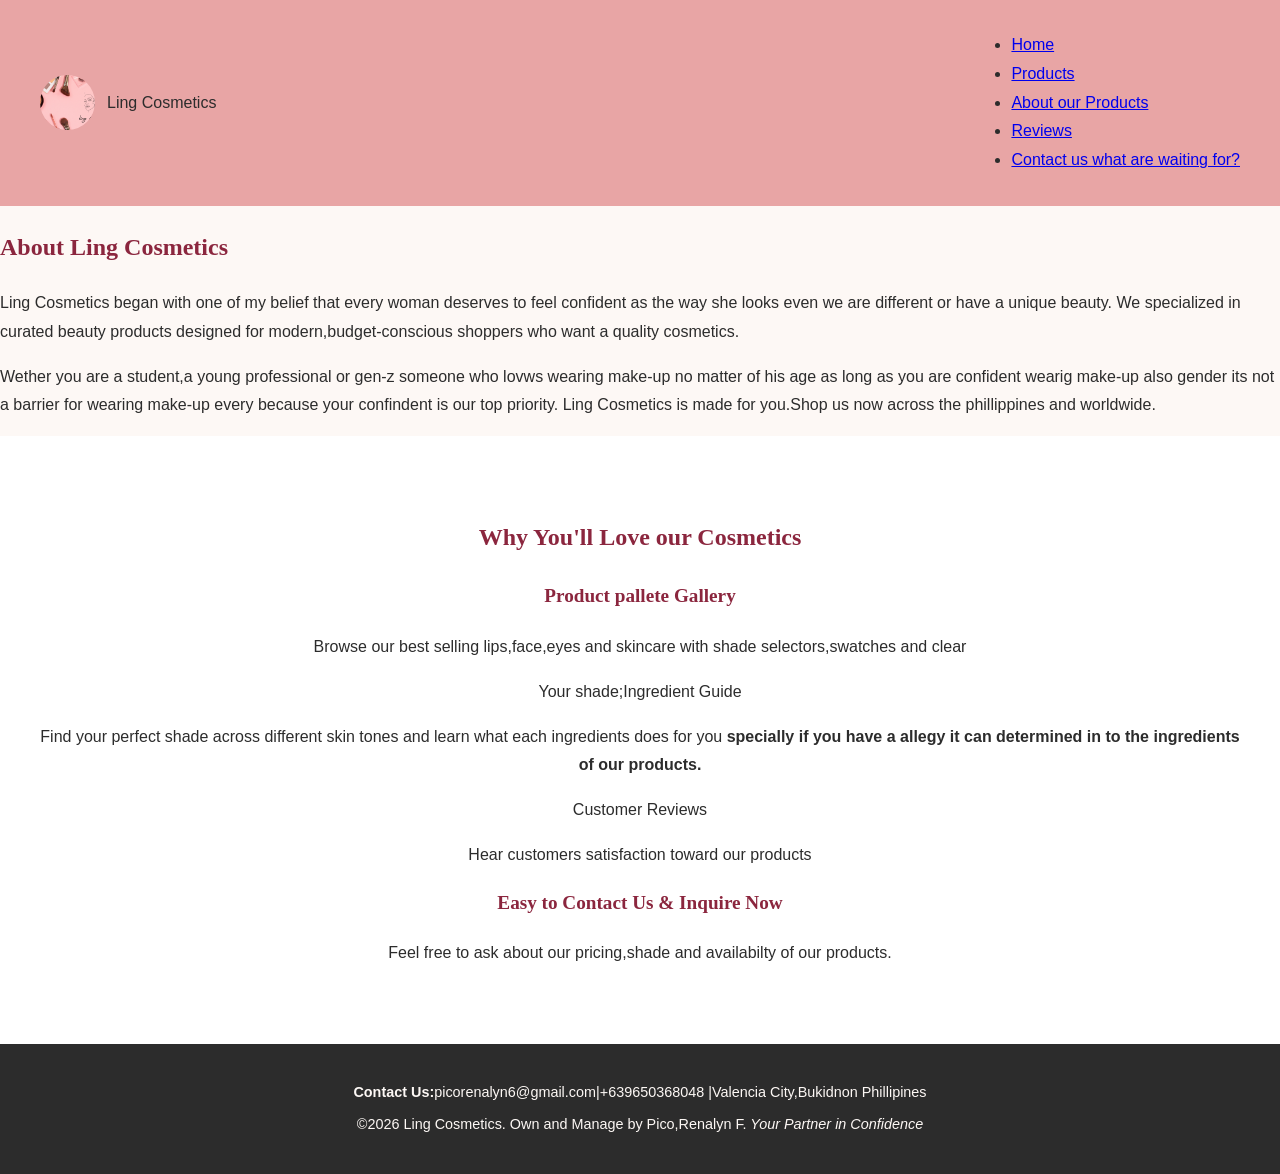
==== index.html @ 9d15f21f "I add a java scrip in my page and also i add it in my index.html" ====
<!DOCTYPE html>
<html lang="en">
<head>
    <meta charset="UTF-8">
    <meta name="viewport" content="width=device-width, initial-scale=1.0">
    <title>Ling Cosmetics</title>
    <link rel="stylesheet" href="css/style.css">
</head>
<body>

  <srippt src="js/script.js"></script>
    
    <header class="site-header">
        <div class="brand">
        <img src="images/logo.png" alt="Ling Cosmetics make a woman confident" class="logo">
        <span class="brand-name">Ling Cosmetics</span>
    </div>

        <nav class="Navigation Menu">          
        <ul>
            <li><a href="index.html">Home</a></li>
            <li><a href="1">Products</a></li>
            <li><a href="2">About our Products</a></li>
            <li><a href="3">Reviews</a></li>
            <li><a href="4">Contact us what are waiting for?</a></li>
          </ul>  
        </nav>
    </header>
    
    <main>
     <section class="about" id="about">
      <h2> About Ling Cosmetics</h2>
      <p>
        Ling Cosmetics began with one of my belief that every woman
        deserves to feel confident as the way she looks
        even we are different or have a unique beauty. We specialized
        in curated beauty products designed for modern,budget-conscious 
        shoppers who want a quality cosmetics.
      </p>

      <p>
        Wether you are a student,a young professional or gen-z someone who lovws wearing make-up
        no matter of his age as long as you are confident wearig make-up also gender its not a barrier
        for wearing make-up every because your confindent is our
        top priority. Ling Cosmetics is made for you.Shop us now across 
        the phillippines and worldwide.
      </p>

     </section>

     <section class="highlights" id="highlights">
      <h2> Why You'll Love our Cosmetics</h2>
      <div class="featured-grid">

        <article class="feature-card">
          <h3>Product pallete Gallery</h3>
          <p>Browse our best selling lips,face,eyes and skincare with shade selectors,swatches and clear</p>
        </article>

        <article class="feature-card"
        <h3>Your shade;Ingredient Guide</h3>
        <p> Find your perfect shade across different skin tones 
          and learn what each ingredients does for you <strong> specially if you have a allegy
            it can determined in to the ingredients of our products.
          </strong>
        </article>

        <article class="feature-card"
        <h3> Customer Reviews</h3>
        <p> Hear customers satisfaction toward our products</p>
      </article>

      <article class="feature-card">
        <h3> Easy to Contact Us &amp; Inquire Now</h3>
        <p> Feel free to ask about our pricing,shade and availabilty
          of our products.</p>
      </article>
    


      </div>
     </section>
    </main>


    <footer class="site-footer">
    <p><strong>Contact Us:</strong>picorenalyn6@gmail.com|+639650368048
    |Valencia City,Bukidnon Phillipines</p>
    <p>&copy;2026 Ling Cosmetics. Own and Manage by Pico,Renalyn F.<i> Your Partner in Confidence</i></p>
  </footer>
</body>
</html>
---- css/style.css ----
*{
        box-sizing: border-box;
    }
    


body{
    margin: 0;
    font-family: 'Poppins', sans-serif;
    background-color: #FDF8F5;
    color: #2c2c2c;
    line-height: 1.8;
}

h1, h2, h3 {
    font-family: 'Playfair Display', serif;
    color: #8B263E;
}

.site-header {
    display: flex;
    justify-content: space-between;
    align-items: center;
    flex-wrap: wrap;
    padding: 15px 40px;
    background-color: #E8A5A5;

}

.brand {
    display: flex;
    align-items: center;
    gap: 12px;
}

.logo{
    width: 55px;
    height: 55px;
    object-fit: cover;
    border-radius: 50%;
    background-color: #FDF8F5;

}

.brand name {
    font-family: 'playfair display',serif;
    font-size: 1.6rem;
    font-weight: 700;
    color: #2C2C2C;
}

.main-nav ul {
    display: flex;
    flex-direction: row;
    gap: 10px;
    list-style: none;
    margin: 0;
    padding: 0;

}

.main-nav a {
    display: block;
    padding: 10px 16px;
    color: #2C2C2C;
    text-decoration: none;
    font-weight: 500;
    border-radius: 25px;
    transition: background-color 0.3s,color 0.3s;

}

.main-nav a:hover{
    background-color:#8B263E;
    color: #FDF8F5;
}

.hero{
    margin: 0;
    padding: 100px 20px;
    text-align: center;
    background-color: linear-gradient(180deg,#E8A5A5 0%, #FDF8F5 100%);
}

.hero h1{
  margin: 0 0 15px;
  font-size: 2.8rem;
  max-width: 800px;
  margin-left: auto;
  margin-right: auto;

}

.cta-button{
    display: inline-block;
    padding: 14px 38px;
    background-color: #8B263E;
    color: #FDF8F5;
    text-decoration: none;
    font-weight: 500;
    border-radius: 30px;
    transition: background-color 0.3s, transform 0.3s;

}

.about h2
.highlights h2 {
    font-size: 2rem;
    margin-bottom: 20px;

}

.highlights {
    margin: 0;
    padding: 60px 40px;
    background-color: #fff;
    text-align: center;
}

.feature-grid {
    display: grid;
    grid-template-columns: repeat(auto-fit,minmax(230px, 1fr));
    gap: 25px;
    max-width: 1100px;
    margin: 30px auto 0;

}

.featured-card {
    padding: 30px 20px;
    backround-color: #FDF8F5;
    border-top: 5px solid #E8A5A5;
    border-radius: 12px;
    box-shadow: 0 4px 12px rgba(0, 0, 0, 0.08);
}

.feature-card h3 {
    margin-top: 0;
    font-size: 1.2rem;

}

.site-footer {
   margin-top: 0;
   padding: 30px 20px;
   background-color: #2C2C2C;
   color: #FDF8F5;
   text-align: center;
   font-size: 0.9rem;

}
.site-footer p {
    margin: 6px 0;
}

@media (max-width: 700px)
{
.site-header {
flex-direction: column;
gap: 12px;
padding: 15px 20px;
}

  

  .main-nav ul {
    flex-wrap: wrap;
    justify-content: center;

  }

  .hero {
    padding: 60px 20px;

  }

  .hero h1 {
    font-size: 2rem;
  }

  .highlights {
    padding: 40px 2opx;
    }
}
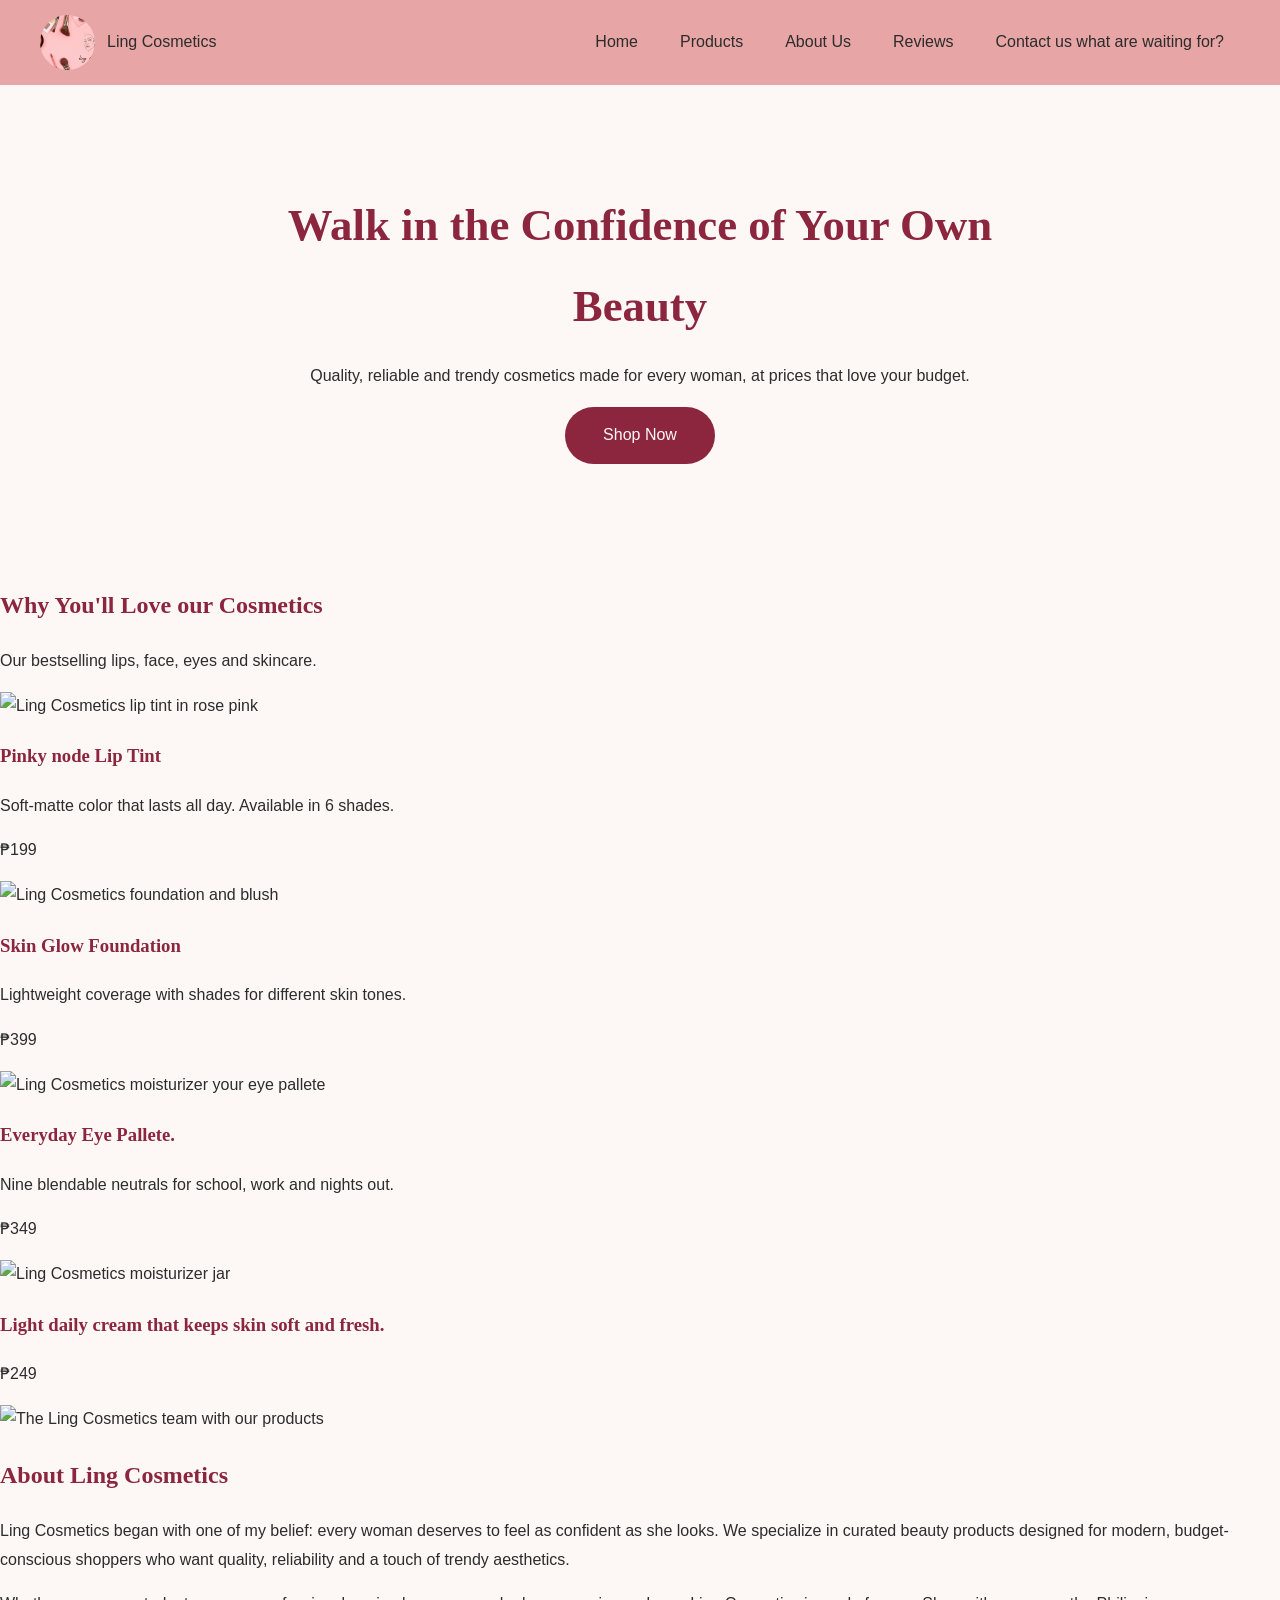
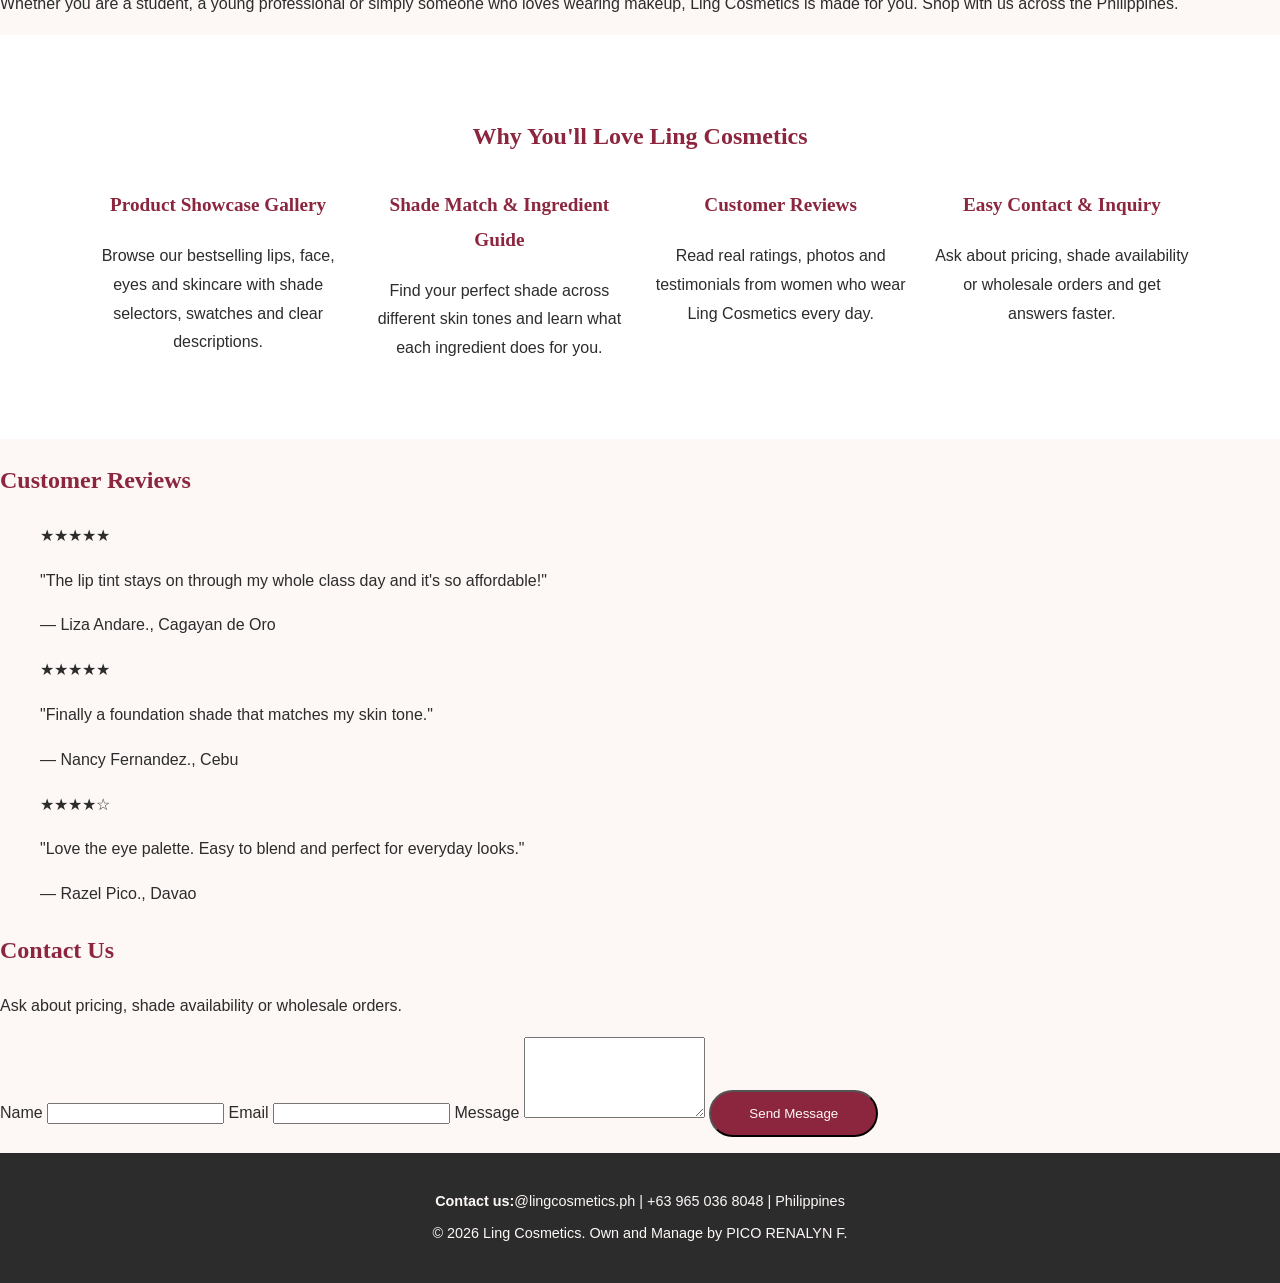
==== commit 1a8e3f30: "spelling" ====
--- a/index.html
+++ b/index.html
@@ -8,7 +8,7 @@
 </head>
 <body>
 
-  <srippt src="js/script.js"></script>
+  <script src="js/script.js"></script>
     
     <header class="site-header">
         <div class="brand">
@@ -16,77 +16,182 @@
         <span class="brand-name">Ling Cosmetics</span>
     </div>
 
-        <nav class="Navigation Menu">          
+        <nav class="main-nav">          
         <ul>
-            <li><a href="index.html">Home</a></li>
-            <li><a href="1">Products</a></li>
-            <li><a href="2">About our Products</a></li>
-            <li><a href="3">Reviews</a></li>
-            <li><a href="4">Contact us what are waiting for?</a></li>
+            <li><a href="#home">Home</a></li>
+            <li><a href="#products">Products</a></li>
+            <li><a href="#about">About Us</a></li>
+            <li><a href="#reviews">Reviews</a></li>
+            <li><a href="#contact">Contact us what are waiting for?</a></li>
           </ul>  
         </nav>
     </header>
     
     <main>
-     <section class="about" id="about">
-      <h2> About Ling Cosmetics</h2>
-      <p>
-        Ling Cosmetics began with one of my belief that every woman
-        deserves to feel confident as the way she looks
-        even we are different or have a unique beauty. We specialized
-        in curated beauty products designed for modern,budget-conscious 
-        shoppers who want a quality cosmetics.
-      </p>
-
-      <p>
-        Wether you are a student,a young professional or gen-z someone who lovws wearing make-up
-        no matter of his age as long as you are confident wearig make-up also gender its not a barrier
-        for wearing make-up every because your confindent is our
-        top priority. Ling Cosmetics is made for you.Shop us now across 
-        the phillippines and worldwide.
-      </p>
-
+     <section class="hero" id="home">
+      <h1> Walk in the Confidence of Your Own Beauty</h1>
+      <p class="tagline">Quality, reliable and trendy cosmetics made for every woman, at prices that love your budget.</p>
+      <a href="#products" class="cta-button">Shop Now </a>
      </section>
 
-     <section class="highlights" id="highlights">
+     <section class="products" id="products">
       <h2> Why You'll Love our Cosmetics</h2>
-      <div class="featured-grid">
+      <p class="section-intro">Our bestselling lips, face, eyes and skincare. </p>
+      
+      <div class="product-grid">
 
-        <article class="feature-card">
-          <h3>Product pallete Gallery</h3>
-          <p>Browse our best selling lips,face,eyes and skincare with shade selectors,swatches and clear</p>
-        </article>
+        <article class="product-card">
+          <img src="images/lips.jpg" alt="Ling Cosmetics lip tint in rose pink" class="product-img">
+          <div class="product-info">
+            <h3> Pinky node Lip Tint</h3>
+            <p>Soft-matte color that lasts all day. Available in 6 shades. </p>
+            <p class="price">₱199</p>
+          </div>
 
-        <article class="feature-card"
-        <h3>Your shade;Ingredient Guide</h3>
-        <p> Find your perfect shade across different skin tones 
-          and learn what each ingredients does for you <strong> specially if you have a allegy
-            it can determined in to the ingredients of our products.
-          </strong>
-        </article>
+          </article>
 
-        <article class="feature-card"
-        <h3> Customer Reviews</h3>
-        <p> Hear customers satisfaction toward our products</p>
+        <article class="product-card">
+        <img src="images/face.jpg" alt="Ling Cosmetics foundation and blush" class="product-img">
+        <div class="product-info">
+             <h3> Skin Glow Foundation</h3>
+             <p> Lightweight coverage with shades for different skin tones.</p>
+             <p class="price">₱399</p>
+            </div>
+          </article>
+
+        <article class="product-card">
+        <img src="images/eyes.jpg" alt="Ling Cosmetics moisturizer your eye pallete" class="product-img">
+        <div class="product-info">
+             <h3> Everyday Eye Pallete.</h3>
+             <p>Nine blendable neutrals for school, work and nights out. </p>
+             <p class="price">₱349</p>
+          </div>
       </article>
 
-      <article class="feature-card">
-        <h3> Easy to Contact Us &amp; Inquire Now</h3>
-        <p> Feel free to ask about our pricing,shade and availabilty
-          of our products.</p>
+
+      <article class="product-card">
+        <img src="images/skincare.jpg" alt="Ling Cosmetics moisturizer jar" class="product-img">
+        <div class="product-info">
+             <h3>Light daily cream that keeps skin soft and fresh. </h3>
+             <p class="price">₱249</p>
+        </div>
       </article>
-    
 
 
       </div>
      </section>
+    
+
+
+
+        <section class="about" id="about">
+            <div class="about-inner">
+                <img src="images/about.jpg" alt="The Ling Cosmetics team with our products" class="about-img">
+                <div class="about-text">
+                    <h2>About Ling Cosmetics</h2>
+                    <p>
+                        Ling Cosmetics began with one of my  belief: every woman deserves to feel as confident as she looks.
+                        We specialize in curated beauty products designed for modern, budget-conscious shoppers
+                        who want quality, reliability and a touch of trendy aesthetics.
+                    </p>
+                    <p>
+                        Whether you are a student, a young professional or simply someone who loves wearing makeup,
+                        Ling Cosmetics is made for you. Shop with us across the Philippines.
+                    </p>
+                </div>
+            </div>
+        </section>
+
+        
+        <section class="highlights" id="highlights">
+            <h2>Why You'll Love Ling Cosmetics</h2>
+            <div class="feature-grid">
+
+                <article class="feature-card">
+                    <h3>Product Showcase Gallery</h3>
+                    <p>Browse our bestselling lips, face, eyes and skincare with shade selectors, swatches and clear descriptions.</p>
+                </article>
+
+                <article class="feature-card">
+                    <h3>Shade Match &amp; Ingredient Guide</h3>
+                    <p>Find your perfect shade across different skin tones and learn what each ingredient does for you.</p>
+                </article>
+
+                <article class="feature-card">
+                    <h3>Customer Reviews</h3>
+                    <p>Read real ratings, photos and testimonials from women who wear Ling Cosmetics every day.</p>
+                </article>
+
+                <article class="feature-card">
+                    <h3>Easy Contact &amp; Inquiry</h3>
+                    <p>Ask about pricing, shade availability or wholesale orders and get answers faster.</p>
+                </article>
+
+            </div>
+        </section>
+
+       
+        <section class="reviews" id="reviews">
+            <h2>Customer Reviews</h2>
+            <div class="review-grid">
+
+                <blockquote class="review-card">
+                    <p class="stars" aria-label="5 out of 5 stars">★★★★★</p>
+                    <p>"The lip tint stays on through my whole class day and it's so affordable!"</p>
+                    <footer>— Liza Andare., Cagayan de Oro</footer>
+                </blockquote>
+
+                <blockquote class="review-card">
+                    <p class="stars" aria-label="5 out of 5 stars">★★★★★</p>
+                    <p>"Finally a foundation shade that matches my skin tone."</p>
+                    <footer>— Nancy Fernandez., Cebu</footer>
+                </blockquote>
+
+                <blockquote class="review-card">
+                    <p class="stars" aria-label="4 out of 5 stars">★★★★☆</p>
+                    <p>"Love the eye palette. Easy to blend and perfect for everyday looks."</p>
+                    <footer>— Razel Pico., Davao</footer>
+                </blockquote>
+
+            </div>
+        </section>
+
+        
+        <section class="contact" id="contact">
+            <h2>Contact Us</h2>
+            <p class="section-intro">Ask about pricing, shade availability or wholesale orders.</p>
+
+            <form class="contact-form" id="contact-form">
+                <label for="name">Name</label>
+                <input type="text" id="name" name="name" required>
+
+                <label for="email">Email</label>
+                <input type="email" id="email" name="email" required>
+
+                <label for="message">Message</label>
+                <textarea id="message" name="message" rows="5" required></textarea>
+
+                <button type="submit" class="cta-button">Send Message</button>
+                <p class="form-status" id="form-status" role="status"></p>
+            </form>
+        </section>
+
     </main>
 
+    <footer class="site-footer">
+        <p><strong>Contact us:</strong>@lingcosmetics.ph | +63 965 036 8048 | Philippines</p>
+        <p>&copy; 2026 Ling Cosmetics. Own and Manage by PICO RENALYN F.</p>
+    </footer>
 
-    <footer class="site-footer">
-    <p><strong>Contact Us:</strong>picorenalyn6@gmail.com|+639650368048
-    |Valencia City,Bukidnon Phillipines</p>
-    <p>&copy;2026 Ling Cosmetics. Own and Manage by Pico,Renalyn F.<i> Your Partner in Confidence</i></p>
-  </footer>
+    <script>
+        
+        document.getElementById('contact-form').addEventListener('submit', function (e) {
+            e.preventDefault();
+            document.getElementById('form-status').textContent =
+                'Thank you! Your message has been received.';
+            this.reset();
+        });
+    </script>
+
 </body>
-</html>+</html>  
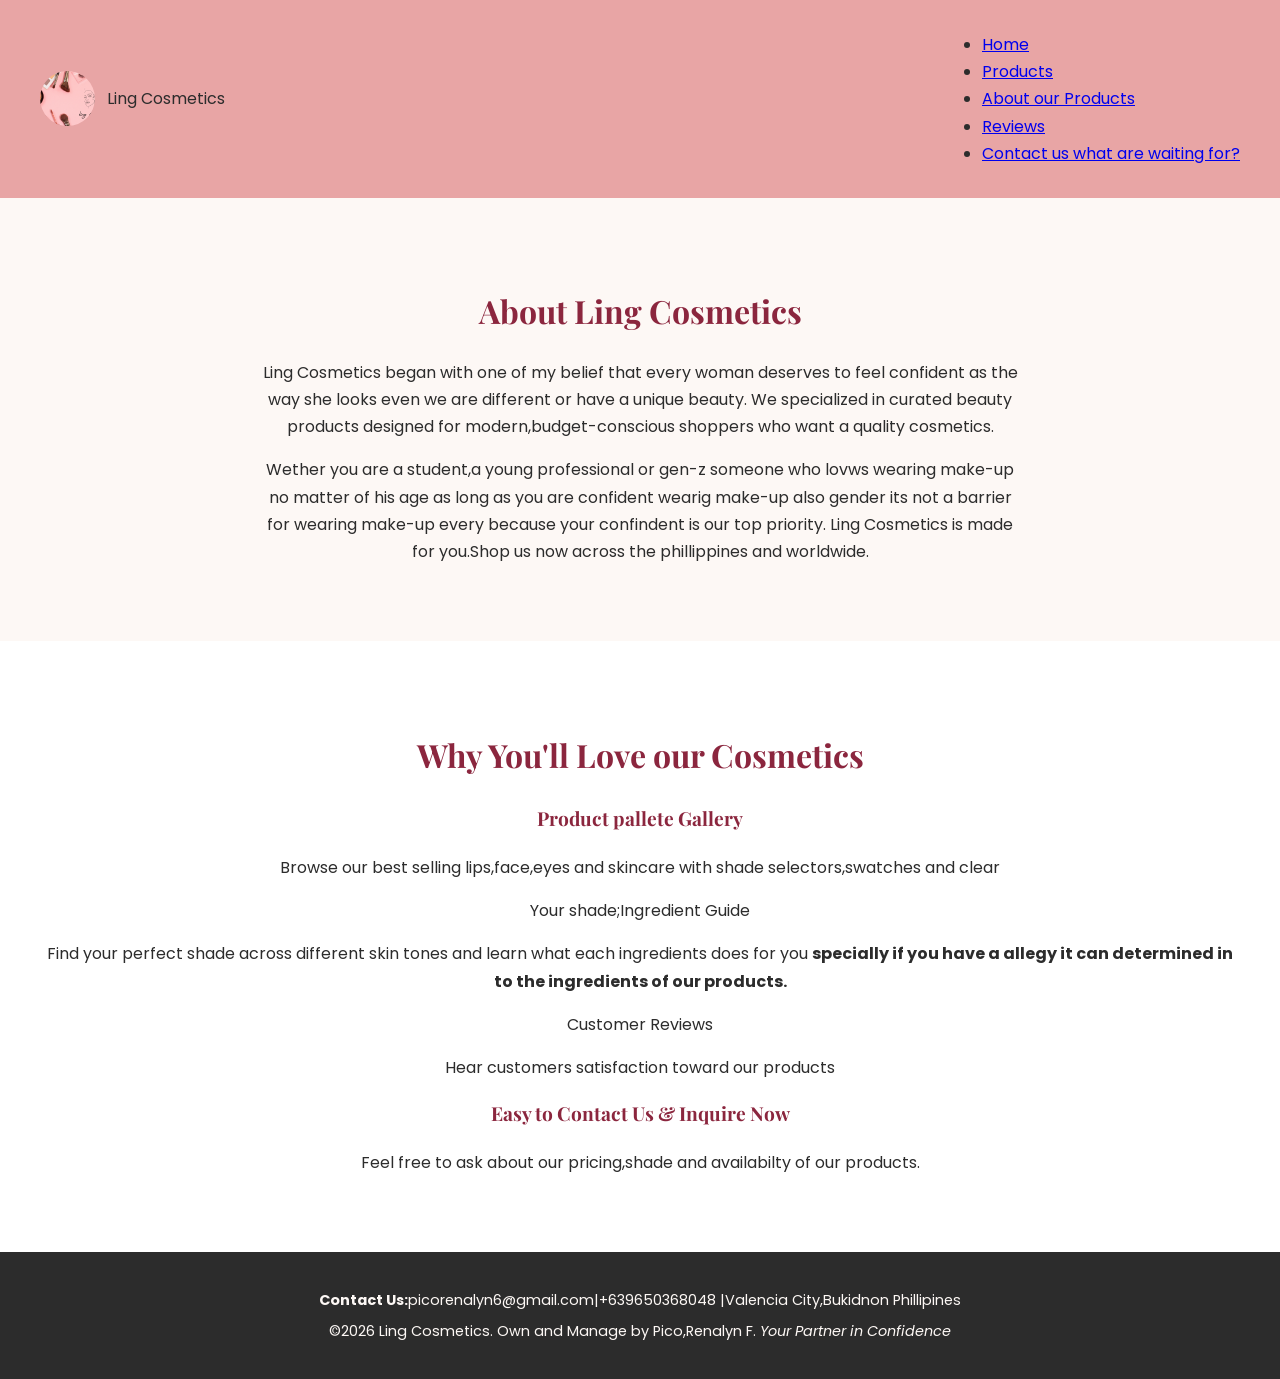
==== commit ee2648d7: "correcting the spelling ang spaces in .index and css" ====
--- a/index.html
+++ b/index.html
@@ -16,182 +16,77 @@
         <span class="brand-name">Ling Cosmetics</span>
     </div>
 
-        <nav class="main-nav">          
+        <nav class="Navigation Menu">          
         <ul>
-            <li><a href="#home">Home</a></li>
-            <li><a href="#products">Products</a></li>
-            <li><a href="#about">About Us</a></li>
-            <li><a href="#reviews">Reviews</a></li>
-            <li><a href="#contact">Contact us what are waiting for?</a></li>
+            <li><a href="index.html">Home</a></li>
+            <li><a href="1">Products</a></li>
+            <li><a href="2">About our Products</a></li>
+            <li><a href="3">Reviews</a></li>
+            <li><a href="4">Contact us what are waiting for?</a></li>
           </ul>  
         </nav>
     </header>
     
     <main>
-     <section class="hero" id="home">
-      <h1> Walk in the Confidence of Your Own Beauty</h1>
-      <p class="tagline">Quality, reliable and trendy cosmetics made for every woman, at prices that love your budget.</p>
-      <a href="#products" class="cta-button">Shop Now </a>
+     <section class="about" id="about">
+      <h2> About Ling Cosmetics</h2>
+      <p>
+        Ling Cosmetics began with one of my belief that every woman
+        deserves to feel confident as the way she looks
+        even we are different or have a unique beauty. We specialized
+        in curated beauty products designed for modern,budget-conscious 
+        shoppers who want a quality cosmetics.
+      </p>
+
+      <p>
+        Wether you are a student,a young professional or gen-z someone who lovws wearing make-up
+        no matter of his age as long as you are confident wearig make-up also gender its not a barrier
+        for wearing make-up every because your confindent is our
+        top priority. Ling Cosmetics is made for you.Shop us now across 
+        the phillippines and worldwide.
+      </p>
+
      </section>
 
-     <section class="products" id="products">
+     <section class="highlights" id="highlights">
       <h2> Why You'll Love our Cosmetics</h2>
-      <p class="section-intro">Our bestselling lips, face, eyes and skincare. </p>
-      
-      <div class="product-grid">
+      <div class="featured-grid">
 
-        <article class="product-card">
-          <img src="images/lips.jpg" alt="Ling Cosmetics lip tint in rose pink" class="product-img">
-          <div class="product-info">
-            <h3> Pinky node Lip Tint</h3>
-            <p>Soft-matte color that lasts all day. Available in 6 shades. </p>
-            <p class="price">₱199</p>
-          </div>
+        <article class="feature-card">
+          <h3>Product pallete Gallery</h3>
+          <p>Browse our best selling lips,face,eyes and skincare with shade selectors,swatches and clear</p>
+        </article>
 
-          </article>
+        <article class="feature-card"
+        <h3>Your shade;Ingredient Guide</h3>
+        <p> Find your perfect shade across different skin tones 
+          and learn what each ingredients does for you <strong> specially if you have a allegy
+            it can determined in to the ingredients of our products.
+          </strong>
+        </article>
 
-        <article class="product-card">
-        <img src="images/face.jpg" alt="Ling Cosmetics foundation and blush" class="product-img">
-        <div class="product-info">
-             <h3> Skin Glow Foundation</h3>
-             <p> Lightweight coverage with shades for different skin tones.</p>
-             <p class="price">₱399</p>
-            </div>
-          </article>
-
-        <article class="product-card">
-        <img src="images/eyes.jpg" alt="Ling Cosmetics moisturizer your eye pallete" class="product-img">
-        <div class="product-info">
-             <h3> Everyday Eye Pallete.</h3>
-             <p>Nine blendable neutrals for school, work and nights out. </p>
-             <p class="price">₱349</p>
-          </div>
+        <article class="feature-card"
+        <h3> Customer Reviews</h3>
+        <p> Hear customers satisfaction toward our products</p>
       </article>
 
-
-      <article class="product-card">
-        <img src="images/skincare.jpg" alt="Ling Cosmetics moisturizer jar" class="product-img">
-        <div class="product-info">
-             <h3>Light daily cream that keeps skin soft and fresh. </h3>
-             <p class="price">₱249</p>
-        </div>
+      <article class="feature-card">
+        <h3> Easy to Contact Us &amp; Inquire Now</h3>
+        <p> Feel free to ask about our pricing,shade and availabilty
+          of our products.</p>
       </article>
+    
 
 
       </div>
      </section>
-    
+    </main>
 
 
-
-        <section class="about" id="about">
-            <div class="about-inner">
-                <img src="images/about.jpg" alt="The Ling Cosmetics team with our products" class="about-img">
-                <div class="about-text">
-                    <h2>About Ling Cosmetics</h2>
-                    <p>
-                        Ling Cosmetics began with one of my  belief: every woman deserves to feel as confident as she looks.
-                        We specialize in curated beauty products designed for modern, budget-conscious shoppers
-                        who want quality, reliability and a touch of trendy aesthetics.
-                    </p>
-                    <p>
-                        Whether you are a student, a young professional or simply someone who loves wearing makeup,
-                        Ling Cosmetics is made for you. Shop with us across the Philippines.
-                    </p>
-                </div>
-            </div>
-        </section>
-
-        
-        <section class="highlights" id="highlights">
-            <h2>Why You'll Love Ling Cosmetics</h2>
-            <div class="feature-grid">
-
-                <article class="feature-card">
-                    <h3>Product Showcase Gallery</h3>
-                    <p>Browse our bestselling lips, face, eyes and skincare with shade selectors, swatches and clear descriptions.</p>
-                </article>
-
-                <article class="feature-card">
-                    <h3>Shade Match &amp; Ingredient Guide</h3>
-                    <p>Find your perfect shade across different skin tones and learn what each ingredient does for you.</p>
-                </article>
-
-                <article class="feature-card">
-                    <h3>Customer Reviews</h3>
-                    <p>Read real ratings, photos and testimonials from women who wear Ling Cosmetics every day.</p>
-                </article>
-
-                <article class="feature-card">
-                    <h3>Easy Contact &amp; Inquiry</h3>
-                    <p>Ask about pricing, shade availability or wholesale orders and get answers faster.</p>
-                </article>
-
-            </div>
-        </section>
-
-       
-        <section class="reviews" id="reviews">
-            <h2>Customer Reviews</h2>
-            <div class="review-grid">
-
-                <blockquote class="review-card">
-                    <p class="stars" aria-label="5 out of 5 stars">★★★★★</p>
-                    <p>"The lip tint stays on through my whole class day and it's so affordable!"</p>
-                    <footer>— Liza Andare., Cagayan de Oro</footer>
-                </blockquote>
-
-                <blockquote class="review-card">
-                    <p class="stars" aria-label="5 out of 5 stars">★★★★★</p>
-                    <p>"Finally a foundation shade that matches my skin tone."</p>
-                    <footer>— Nancy Fernandez., Cebu</footer>
-                </blockquote>
-
-                <blockquote class="review-card">
-                    <p class="stars" aria-label="4 out of 5 stars">★★★★☆</p>
-                    <p>"Love the eye palette. Easy to blend and perfect for everyday looks."</p>
-                    <footer>— Razel Pico., Davao</footer>
-                </blockquote>
-
-            </div>
-        </section>
-
-        
-        <section class="contact" id="contact">
-            <h2>Contact Us</h2>
-            <p class="section-intro">Ask about pricing, shade availability or wholesale orders.</p>
-
-            <form class="contact-form" id="contact-form">
-                <label for="name">Name</label>
-                <input type="text" id="name" name="name" required>
-
-                <label for="email">Email</label>
-                <input type="email" id="email" name="email" required>
-
-                <label for="message">Message</label>
-                <textarea id="message" name="message" rows="5" required></textarea>
-
-                <button type="submit" class="cta-button">Send Message</button>
-                <p class="form-status" id="form-status" role="status"></p>
-            </form>
-        </section>
-
-    </main>
-
     <footer class="site-footer">
-        <p><strong>Contact us:</strong>@lingcosmetics.ph | +63 965 036 8048 | Philippines</p>
-        <p>&copy; 2026 Ling Cosmetics. Own and Manage by PICO RENALYN F.</p>
-    </footer>
-
-    <script>
-        
-        document.getElementById('contact-form').addEventListener('submit', function (e) {
-            e.preventDefault();
-            document.getElementById('form-status').textContent =
-                'Thank you! Your message has been received.';
-            this.reset();
-        });
-    </script>
-
+    <p><strong>Contact Us:</strong>picorenalyn6@gmail.com|+639650368048
+    |Valencia City,Bukidnon Phillipines</p>
+    <p>&copy;2026 Ling Cosmetics. Own and Manage by Pico,Renalyn F.<i> Your Partner in Confidence</i></p>
+  </footer>
 </body>
-</html>  +</html>
--- a/css/style.css
+++ b/css/style.css
@@ -1,19 +1,22 @@
-
-    *{
-        box-sizing: border-box;
-    }
-    
-
-
-body{
+@import url('https://fonts.googleapis.com/css2?family=Playfair+Display:wght@500;700&family=poppins:wgth@300;400;500&display=swap');
+
+
+
+* {
+    box-sizing: border-box;
+}
+
+
+
+body {
     margin: 0;
     font-family: 'Poppins', sans-serif;
     background-color: #FDF8F5;
     color: #2c2c2c;
-    line-height: 1.8;
-}
-
-h1, h2, h3 {
+    line-height: 1.7;
+}
+
+h1,h2,h3 {
     font-family: 'Playfair Display', serif;
     color: #8B263E;
 }
@@ -34,7 +37,7 @@
     gap: 12px;
 }
 
-.logo{
+.logo {
     width: 55px;
     height: 55px;
     object-fit: cover;
@@ -43,8 +46,12 @@
 
 }
 
+.brand:hover.logo{
+    transform:rotate(8deg) scale (1.08);
+}
+
 .brand name {
-    font-family: 'playfair display',serif;
+    font-family: 'playfair display', serif;
     font-size: 1.6rem;
     font-weight: 700;
     color: #2C2C2C;
@@ -67,32 +74,37 @@
     text-decoration: none;
     font-weight: 500;
     border-radius: 25px;
-    transition: background-color 0.3s,color 0.3s;
-
-}
-
-.main-nav a:hover{
-    background-color:#8B263E;
+    transition: background-color 0.3s, color 0.3s;
+
+}
+
+.main-nav a:hover 
+.main-nav a.focus-visible,
+.main-nav a.active {
+    background-color: #8B263E;
     color: #FDF8F5;
 }
 
-.hero{
+.hero {
     margin: 0;
     padding: 100px 20px;
     text-align: center;
-    background-color: linear-gradient(180deg,#E8A5A5 0%, #FDF8F5 100%);
-}
-
-.hero h1{
-  margin: 0 0 15px;
-  font-size: 2.8rem;
-  max-width: 800px;
-  margin-left: auto;
-  margin-right: auto;
-
-}
-
-.cta-button{
+    background-color: linear-gradient(180deg, #E8A5A5 0%, #FDF8F5 100%);
+}
+
+.hero h1 {
+    margin: 0 0 15px;
+    font-size: 2.8rem;
+    max-width: 800px;
+
+}
+.tagline {
+    margin: 0 auto 30px;
+    max-width: 600px;
+    font-size: 1.15rem;
+}
+
+.cta-button {
     display: inline-block;
     padding: 14px 38px;
     background-color: #8B263E;
@@ -103,12 +115,24 @@
     transition: background-color 0.3s, transform 0.3s;
 
 }
-
-.about h2
+.cta-button:hover,
+.cta-button:focus-visible {
+    background-color: #2C2C2C;
+    transform:translateY(-3px);
+    box-shadow: 0 8px 18px rgba(0,0,0,0.2);
+}
+
+.about {
+    max-width: 800px;
+    margin: 0 auto;
+    padding: 60px 20px;
+    text-align: center;
+}
+
+.about h2,
 .highlights h2 {
     font-size: 2rem;
     margin-bottom: 20px;
-
 }
 
 .highlights {
@@ -120,7 +144,7 @@
 
 .feature-grid {
     display: grid;
-    grid-template-columns: repeat(auto-fit,minmax(230px, 1fr));
+    grid-template-columns: repeat(auto-fit, minmax(230px, 1fr));
     gap: 25px;
     max-width: 1100px;
     margin: 30px auto 0;
@@ -129,10 +153,11 @@
 
 .featured-card {
     padding: 30px 20px;
-    backround-color: #FDF8F5;
+    background-color: #FDF8F5;
     border-top: 5px solid #E8A5A5;
     border-radius: 12px;
     box-shadow: 0 4px 12px rgba(0, 0, 0, 0.08);
+    transition: transform 0.3s, box-shadow 0.3s,border-color 0.3s;
 }
 
 .feature-card h3 {
@@ -142,45 +167,45 @@
 }
 
 .site-footer {
-   margin-top: 0;
-   padding: 30px 20px;
-   background-color: #2C2C2C;
-   color: #FDF8F5;
-   text-align: center;
-   font-size: 0.9rem;
-
-}
+    margin-top: 0;
+    padding: 30px 20px;
+    background-color: #2C2C2C;
+    color: #FDF8F5;
+    text-align: center;
+    font-size: 0.9rem;
+
+}
+
 .site-footer p {
     margin: 6px 0;
 }
 
-@media (max-width: 700px)
-{
-.site-header {
-flex-direction: column;
-gap: 12px;
-padding: 15px 20px;
-}
-
-  
-
-  .main-nav ul {
-    flex-wrap: wrap;
-    justify-content: center;
-
-  }
-
-  .hero {
-    padding: 60px 20px;
-
-  }
-
-  .hero h1 {
-    font-size: 2rem;
-  }
-
-  .highlights {
-    padding: 40px 2opx;
-    }
-}
-
+@media (max-width: 700px) {
+    .site-header {
+        flex-direction: column;
+        gap: 12px;
+        padding: 15px 20px;
+    }
+
+
+
+
+    .main-nav ul {
+        flex-wrap: wrap;
+        justify-content: center;
+
+    }
+
+    .hero {
+        padding: 60px 20px;
+
+    }
+
+    .hero h1 {
+        font-size: 2rem;
+    }
+
+    .highlights {
+        padding: 40px 2opx;
+    }
+}
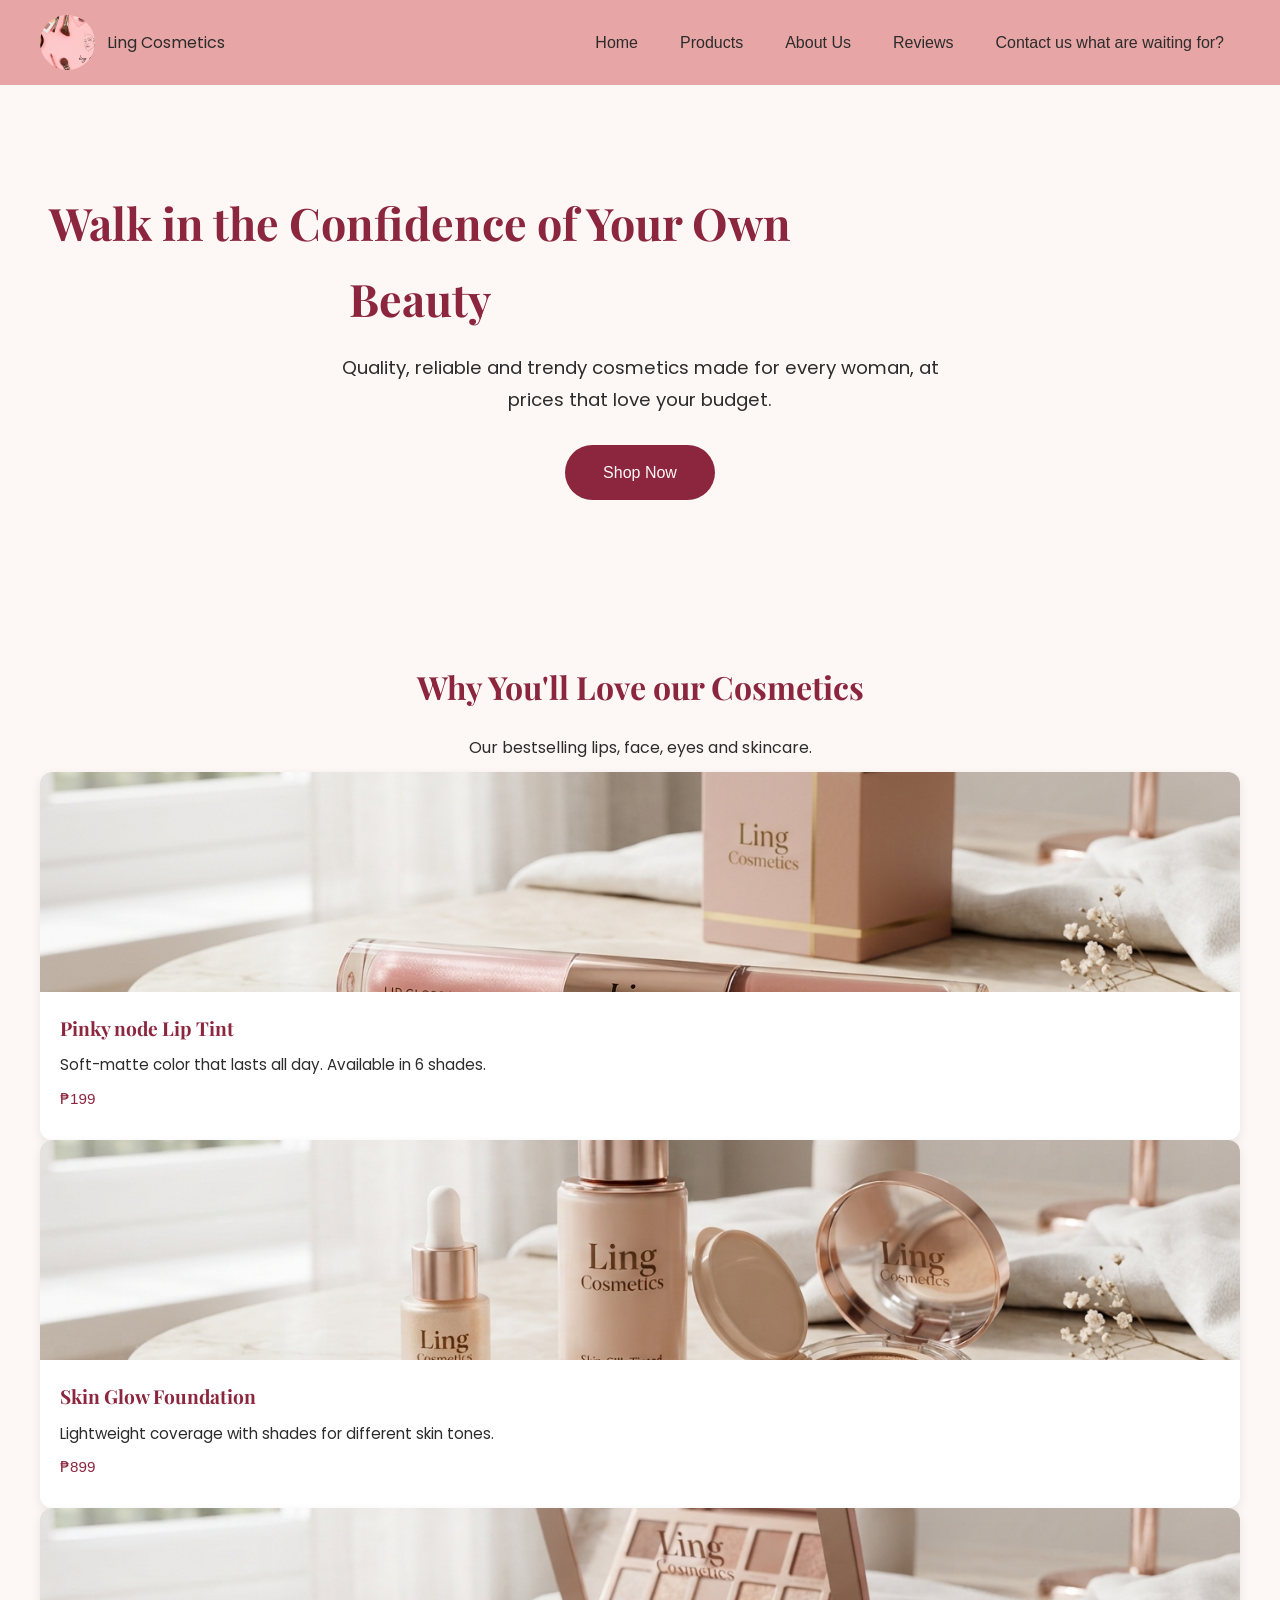
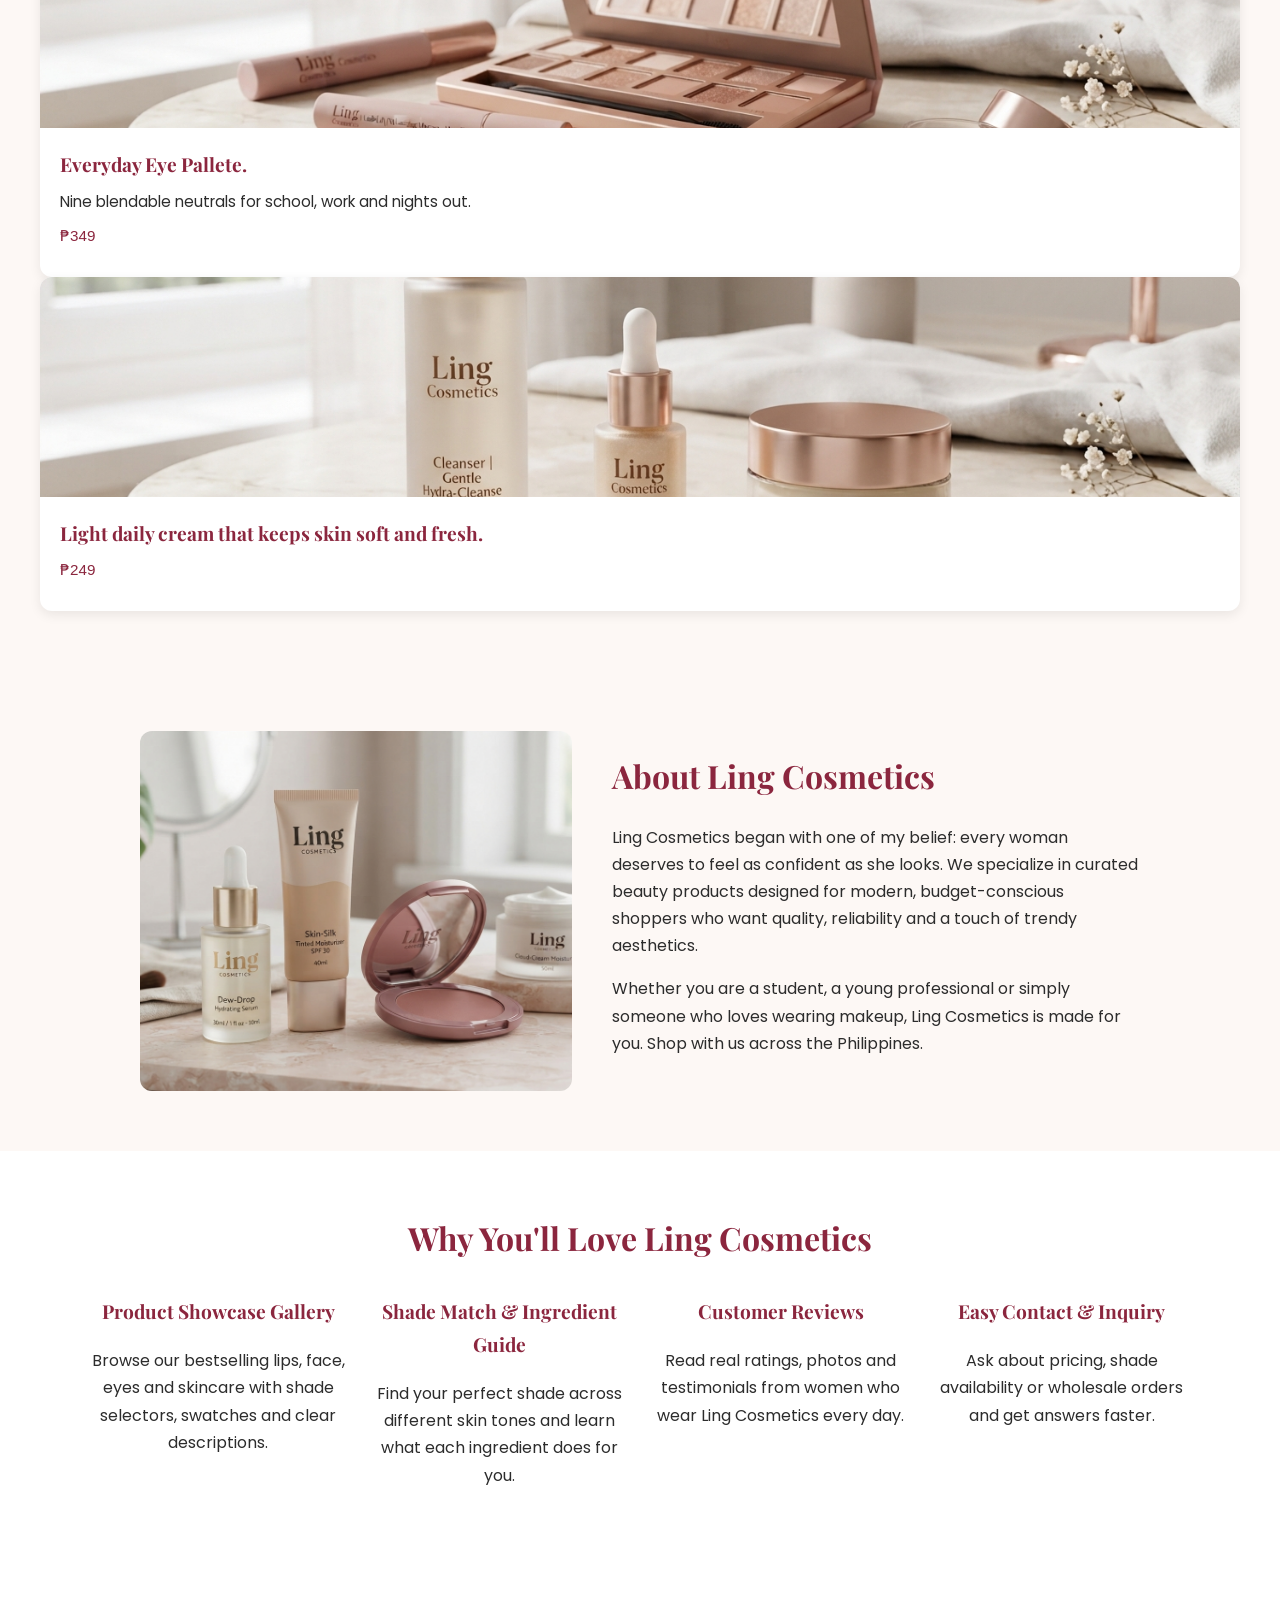
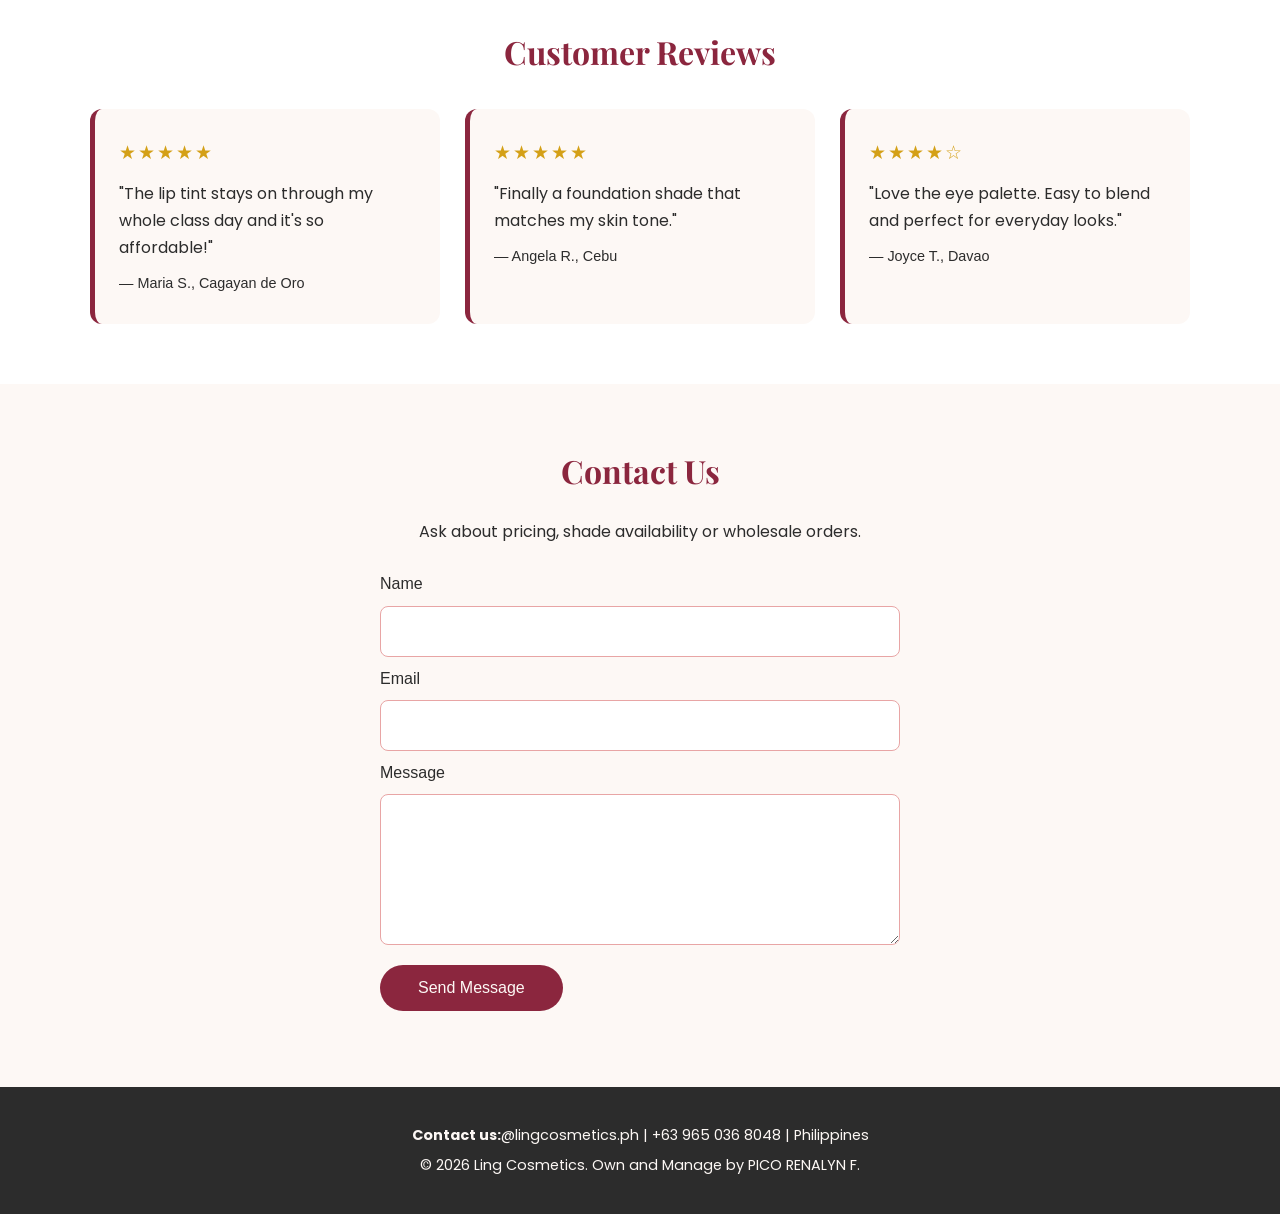
==== commit 9d4f20df: "I finalize the design also the image in inline i add it already" ====
--- a/index.html
+++ b/index.html
@@ -16,77 +16,182 @@
         <span class="brand-name">Ling Cosmetics</span>
     </div>
 
-        <nav class="Navigation Menu">          
+        <nav class="main-nav">          
         <ul>
-            <li><a href="index.html">Home</a></li>
-            <li><a href="1">Products</a></li>
-            <li><a href="2">About our Products</a></li>
-            <li><a href="3">Reviews</a></li>
-            <li><a href="4">Contact us what are waiting for?</a></li>
+            <li><a href="#home">Home</a></li>
+            <li><a href="products">Products</a></li>
+            <li><a href="about">About Us</a></li>
+            <li><a href="reviews">Reviews</a></li>
+            <li><a href="contact">Contact us what are waiting for?</a></li>
           </ul>  
         </nav>
     </header>
     
     <main>
-     <section class="about" id="about">
-      <h2> About Ling Cosmetics</h2>
-      <p>
-        Ling Cosmetics began with one of my belief that every woman
-        deserves to feel confident as the way she looks
-        even we are different or have a unique beauty. We specialized
-        in curated beauty products designed for modern,budget-conscious 
-        shoppers who want a quality cosmetics.
-      </p>
-
-      <p>
-        Wether you are a student,a young professional or gen-z someone who lovws wearing make-up
-        no matter of his age as long as you are confident wearig make-up also gender its not a barrier
-        for wearing make-up every because your confindent is our
-        top priority. Ling Cosmetics is made for you.Shop us now across 
-        the phillippines and worldwide.
-      </p>
-
+     <section class="hero" id="home">
+      <h1> Walk in the Confidence of Your Own Beauty</h1>
+      <p class="tagline">Quality, reliable and trendy cosmetics made for every woman, at prices that love your budget.</p>
+      <a href="#products" class="cta-button">Shop Now </a>
      </section>
 
-     <section class="highlights" id="highlights">
+     <section class="products" id="products">
       <h2> Why You'll Love our Cosmetics</h2>
-      <div class="featured-grid">
+      <p class="section-intro">Our bestselling lips, face, eyes and skincare. </p>
+      
+      <div class=""product-grid">
 
-        <article class="feature-card">
-          <h3>Product pallete Gallery</h3>
-          <p>Browse our best selling lips,face,eyes and skincare with shade selectors,swatches and clear</p>
-        </article>
+        <article class="product-card">
+          <img src="images/lips.jpg" alt="Ling Cosmetics lip tint in rose pink" class="product-img">
+          <div class="product-info">
+            <h3> Pinky node Lip Tint</h3>
+            <p>Soft-matte color that lasts all day. Available in 6 shades. </p>
+            <p class="price">₱199</p>
+          </div>
 
-        <article class="feature-card"
-        <h3>Your shade;Ingredient Guide</h3>
-        <p> Find your perfect shade across different skin tones 
-          and learn what each ingredients does for you <strong> specially if you have a allegy
-            it can determined in to the ingredients of our products.
-          </strong>
-        </article>
+          </article>
 
-        <article class="feature-card"
-        <h3> Customer Reviews</h3>
-        <p> Hear customers satisfaction toward our products</p>
+        <article class="product-card">
+        <img src="images/face.jpg" alt="Ling Cosmetics foundation and blush" class="product-img">
+        <div class="product-info">
+             <h3> Skin Glow Foundation</h3>
+             <p> Lightweight coverage with shades for different skin tones.</p>
+             <p class="price">₱899</p>
+            </div>
+          </article>
+
+        <article class="product-card">
+        <img src="images/eyes.jpg" alt="Ling Cosmetics moisturizer your eye pallete" class="product-img">
+        <div class="product-info">
+             <h3> Everyday Eye Pallete.</h3>
+             <p>Nine blendable neutrals for school, work and nights out. </p>
+             <p class="price">₱349</p>
+          </div>
       </article>
 
-      <article class="feature-card">
-        <h3> Easy to Contact Us &amp; Inquire Now</h3>
-        <p> Feel free to ask about our pricing,shade and availabilty
-          of our products.</p>
+
+      <article class="product-card">
+        <img src="images/skincare.jpg" alt="Ling Cosmetics moisturizer jar" class="product-img">
+        <div class="product-info">
+             <h3>Light daily cream that keeps skin soft and fresh. </h3>
+             <p class="price">₱249</p>
+        </div>
       </article>
-    
 
 
       </div>
      </section>
+    
+
+
+
+        <section class="about" id="about">
+            <div class="about-inner">
+                <img src="images/about.jpg" alt="The Ling Cosmetics team with our products" class="about-img">
+                <div class="about-text">
+                    <h2>About Ling Cosmetics</h2>
+                    <p>
+                        Ling Cosmetics began with one of my  belief: every woman deserves to feel as confident as she looks.
+                        We specialize in curated beauty products designed for modern, budget-conscious shoppers
+                        who want quality, reliability and a touch of trendy aesthetics.
+                    </p>
+                    <p>
+                        Whether you are a student, a young professional or simply someone who loves wearing makeup,
+                        Ling Cosmetics is made for you. Shop with us across the Philippines.
+                    </p>
+                </div>
+            </div>
+        </section>
+
+        
+        <section class="highlights" id="highlights">
+            <h2>Why You'll Love Ling Cosmetics</h2>
+            <div class="feature-grid">
+
+                <article class="feature-card">
+                    <h3>Product Showcase Gallery</h3>
+                    <p>Browse our bestselling lips, face, eyes and skincare with shade selectors, swatches and clear descriptions.</p>
+                </article>
+
+                <article class="feature-card">
+                    <h3>Shade Match &amp; Ingredient Guide</h3>
+                    <p>Find your perfect shade across different skin tones and learn what each ingredient does for you.</p>
+                </article>
+
+                <article class="feature-card">
+                    <h3>Customer Reviews</h3>
+                    <p>Read real ratings, photos and testimonials from women who wear Ling Cosmetics every day.</p>
+                </article>
+
+                <article class="feature-card">
+                    <h3>Easy Contact &amp; Inquiry</h3>
+                    <p>Ask about pricing, shade availability or wholesale orders and get answers faster.</p>
+                </article>
+
+            </div>
+        </section>
+
+       
+        <section class="reviews" id="reviews">
+            <h2>Customer Reviews</h2>
+            <div class="review-grid">
+
+                <blockquote class="review-card">
+                    <p class="stars" aria-label="5 out of 5 stars">★★★★★</p>
+                    <p>"The lip tint stays on through my whole class day and it's so affordable!"</p>
+                    <footer>— Maria S., Cagayan de Oro</footer>
+                </blockquote>
+
+                <blockquote class="review-card">
+                    <p class="stars" aria-label="5 out of 5 stars">★★★★★</p>
+                    <p>"Finally a foundation shade that matches my skin tone."</p>
+                    <footer>— Angela R., Cebu</footer>
+                </blockquote>
+
+                <blockquote class="review-card">
+                    <p class="stars" aria-label="4 out of 5 stars">★★★★☆</p>
+                    <p>"Love the eye palette. Easy to blend and perfect for everyday looks."</p>
+                    <footer>— Joyce T., Davao</footer>
+                </blockquote>
+
+            </div>
+        </section>
+
+        
+        <section class="contact" id="contact">
+            <h2>Contact Us</h2>
+            <p class="section-intro">Ask about pricing, shade availability or wholesale orders.</p>
+
+            <form class="contact-form" id="contact-form">
+                <label for="name">Name</label>
+                <input type="text" id="name" name="name" required>
+
+                <label for="email">Email</label>
+                <input type="email" id="email" name="email" required>
+
+                <label for="message">Message</label>
+                <textarea id="message" name="message" rows="5" required></textarea>
+
+                <button type="submit" class="cta-button">Send Message</button>
+                <p class="form-status" id="form-status" role="status"></p>
+            </form>
+        </section>
+
     </main>
 
+    <footer class="site-footer">
+        <p><strong>Contact us:</strong>@lingcosmetics.ph | +63 965 036 8048 | Philippines</p>
+        <p>&copy; 2026 Ling Cosmetics. Own and Manage by PICO RENALYN F.</p>
+    </footer>
 
-    <footer class="site-footer">
-    <p><strong>Contact Us:</strong>picorenalyn6@gmail.com|+639650368048
-    |Valencia City,Bukidnon Phillipines</p>
-    <p>&copy;2026 Ling Cosmetics. Own and Manage by Pico,Renalyn F.<i> Your Partner in Confidence</i></p>
-  </footer>
+    <script>
+        
+        document.getElementById('contact-form').addEventListener('submit', function (e) {
+            e.preventDefault();
+            document.getElementById('form-status').textContent =
+                'Thank you! Your message has been received.';
+            this.reset();
+        });
+    </script>
+
 </body>
-</html>+</html>  
--- a/css/style.css
+++ b/css/style.css
@@ -4,6 +4,14 @@
 
 * {
     box-sizing: border-box;
+}
+
+html {
+    scroll-behavior: smooth;
+}
+
+section {
+    scroll-margin-top: 90px;
 }
 
 
@@ -21,7 +29,20 @@
     color: #8B263E;
 }
 
+h2 {
+    font-size: 2rem;
+    margin: 0 0 20px;
+}
+
+.section-intro {
+    margin:0 auto 10px;
+    max-width: 600px;
+}
+
 .site-header {
+    position: sticky;
+    top: 0;
+    z-index:100;
     display: flex;
     justify-content: space-between;
     align-items: center;
@@ -110,29 +131,95 @@
     background-color: #8B263E;
     color: #FDF8F5;
     text-decoration: none;
-    font-weight: 500;
+    font-family: inherit;
+    font-size: 1rem;
+    font-weight: 500;
+    border: none;
     border-radius: 30px;
+    cursor: pointer;
     transition: background-color 0.3s, transform 0.3s;
 
 }
-.cta-button:hover,
-.cta-button:focus-visible {
+.cta-button:hover {
     background-color: #2C2C2C;
     transform:translateY(-3px);
-    box-shadow: 0 8px 18px rgba(0,0,0,0.2);
+    
+}
+
+
+.products {
+    padding: 60px 40px;
+    text-align: center;
+}
+
+.product-grid {
+    display: grid;
+    grid-template-columns: repeat(auto-fit, minmax(230px, 1fr));
+    gap: 25px;
+    max-width: 1100px;
+    margin: 30px auto 0;
+}
+
+.product-card {
+    background-color: #fff;
+    border-radius: 12px;
+    overflow: hidden;
+    box-shadow: 0 4px 12px rgba(0, 0, 0, 0.08);
+    text-align: left;
+}
+
+.product-img {
+    display: block;
+    width: 100%;
+    height: 220px;
+    object-fit: cover;
+    background-color: #E8A5A5; /* shows if the image file is missing */
+}
+
+.product-info {
+    padding: 20px;
+}
+
+.product-info h3 {
+    margin: 0 0 8px;
+    font-size: 1.2rem;
+}
+
+.product-info p {
+    margin: 0 0 8px;
+    font-size: 0.95rem;
+}
+
+.price {
+    font-weight: 500;
+    color: #8B263E;
 }
 
 .about {
-    max-width: 800px;
+    padding: 60px 20px;
+    padding: 60px 20px;
+    
+}
+
+.about-inner {
+    display: flex;
+    align-items: center;
+    gap: 40px;
+    max-width: 1000px;
     margin: 0 auto;
-    padding: 60px 20px;
-    text-align: center;
-}
-
-.about h2,
-.highlights h2 {
-    font-size: 2rem;
-    margin-bottom: 20px;
+}
+
+.about-img {
+    flex: 1 1 45%;
+    min-width: 0;
+    height: 360px;
+    object-fit: cover;
+    border-radius: 12px;
+    background-color: #E8A5A5; /* shows if the image file is missing */
+}
+
+.about-text {
+    flex: 1 1 55%;
 }
 
 .highlights {
@@ -166,6 +253,56 @@
 
 }
 
+.reviews {
+    padding: 60px 40px;
+    background-color: #fff;
+    text-align: center;
+}
+
+.review-grid {
+    display: grid;
+    grid-template-columns: repeat(auto-fit, minmax(260px, 1fr));
+    gap: 25px;
+    max-width: 1100px;
+    margin: 30px auto 0;
+}
+
+.review-card {
+    margin: 0;
+    padding: 28px 24px;
+    background-color: #FDF8F5;
+    border-left: 5px solid #8B263E;
+    border-radius: 12px;
+    text-align: left;
+}
+
+.review-card p {
+    margin: 0 0 10px;
+}
+
+.review-card footer {
+    font-weight: 500;
+    font-size: 0.9rem;
+}
+
+.stars {
+    color: #D4A017;
+    font-size: 1.2rem;
+    letter-spacing: 2px;
+}
+
+
+
+
+
+
+
+
+
+
+
+
+
 .site-footer {
     margin-top: 0;
     padding: 30px 20px;
@@ -180,6 +317,65 @@
     margin: 6px 0;
 }
 
+.contact {
+    padding: 60px 20px;
+    text-align: center;
+}
+
+.contact-form {
+    display: flex;
+    flex-direction: column;
+    gap: 8px;
+    max-width: 520px;
+    margin: 25px auto 0;
+    text-align: left;
+}
+
+.contact-form label {
+    font-weight: 500;
+}
+
+.contact-form input,
+.contact-form textarea {
+    padding: 12px 14px;
+    font-family: inherit;
+    font-size: 1rem;
+    border: 1px solid #E8A5A5;
+    border-radius: 8px;
+    background-color: #fff;
+}
+
+.contact-form input:focus,
+.contact-form textarea:focus {
+    outline: 2px solid #8B263E;
+}
+
+.contact-form .cta-button {
+    align-self: flex-start;
+    margin-top: 12px;
+}
+
+.form-status {
+    margin: 8px 0 0;
+    color: #8B263E;
+    font-weight: 500;
+}
+
+/* ---------- Footer ---------- */
+.site-footer {
+    margin-top: 0;
+    padding: 30px 20px;
+    background-color: #2C2C2C;
+    color: #FDF8F5;
+    text-align: center;
+    font-size: 0.9rem;
+}
+
+.site-footer p {
+    margin: 6px 0;
+}
+
+/* ---------- Responsive ---------- */
 @media (max-width: 700px) {
     .site-header {
         flex-direction: column;
@@ -187,25 +383,35 @@
         padding: 15px 20px;
     }
 
-
-
-
     .main-nav ul {
         flex-wrap: wrap;
         justify-content: center;
-
+    }
+
+    section {
+        scroll-margin-top: 160px;
     }
 
     .hero {
         padding: 60px 20px;
-
     }
 
     .hero h1 {
         font-size: 2rem;
     }
 
-    .highlights {
-        padding: 40px 2opx;
-    }
-}+    .products,
+    .highlights,
+    .reviews {
+        padding: 40px 20px;
+    }
+
+    .about-inner {
+        flex-direction: column;
+    }
+
+    .about-img {
+        width: 100%;
+        height: 260px;
+    }
+}
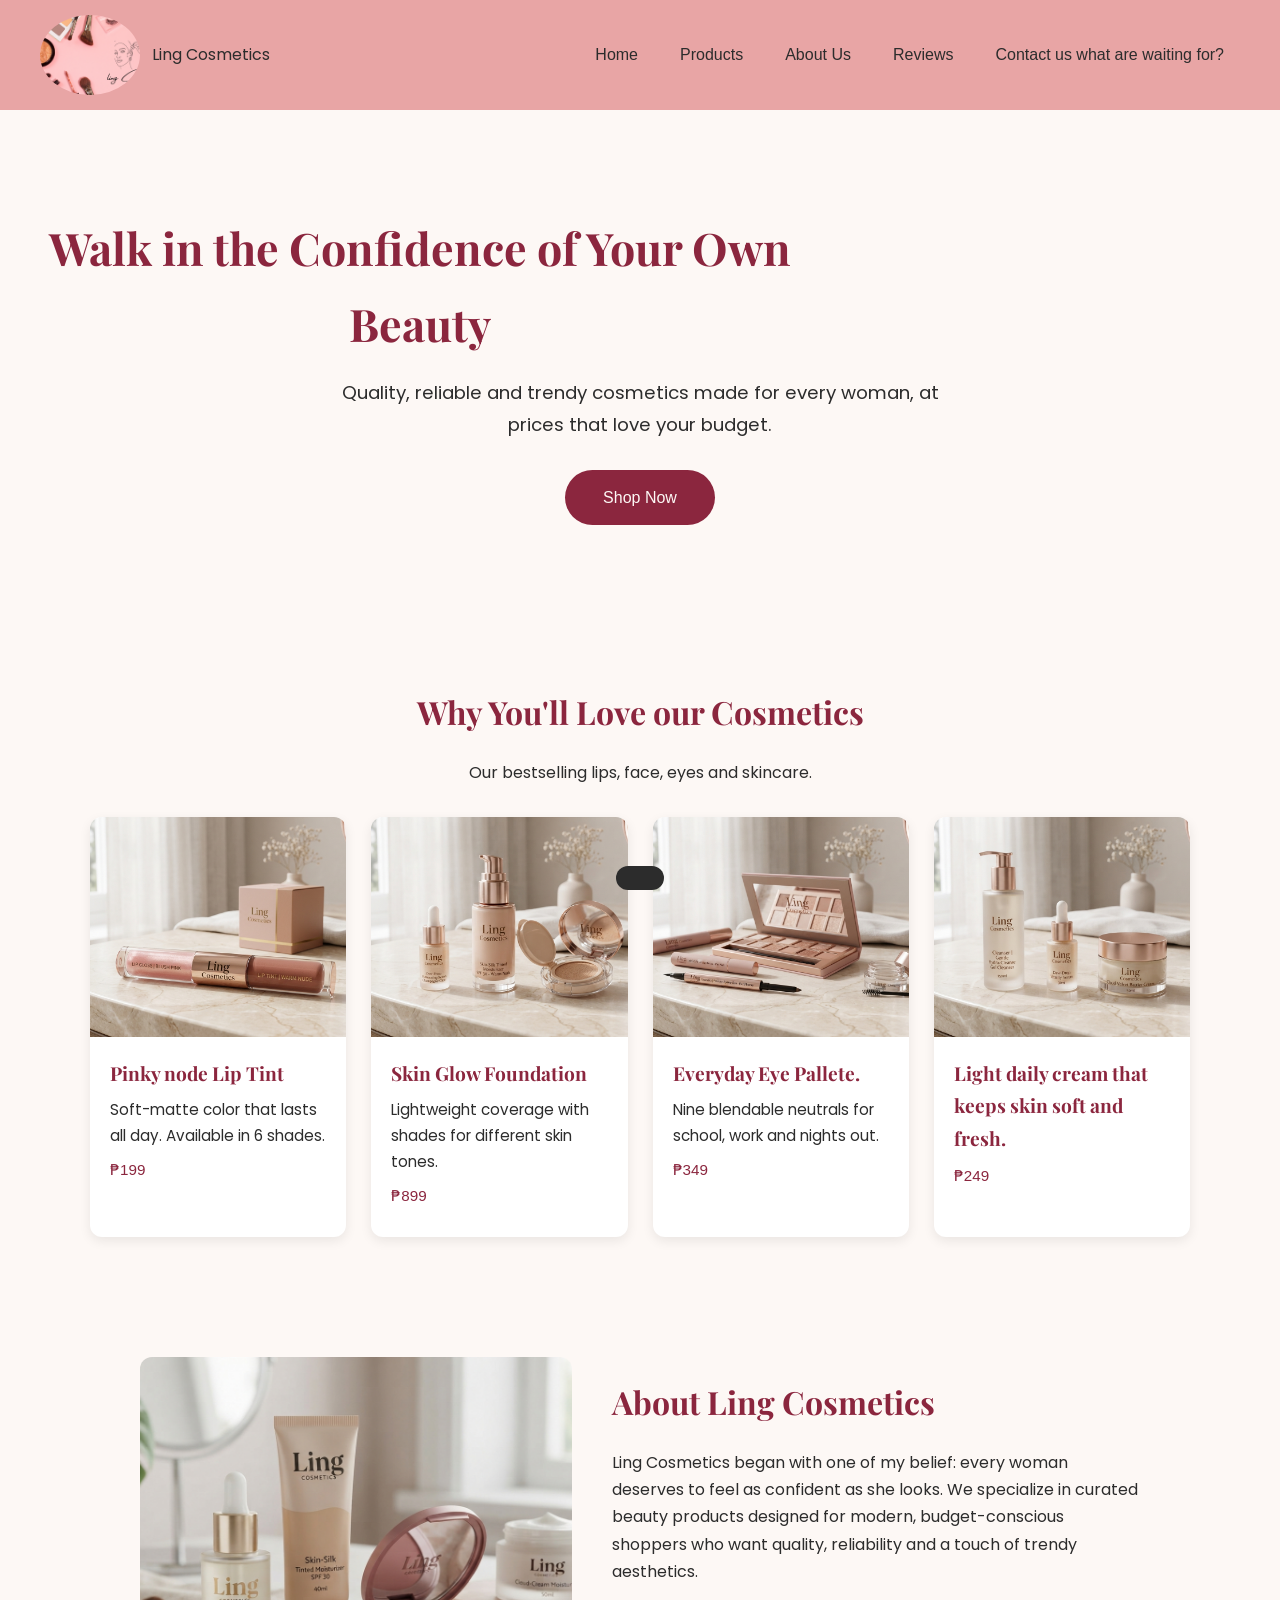
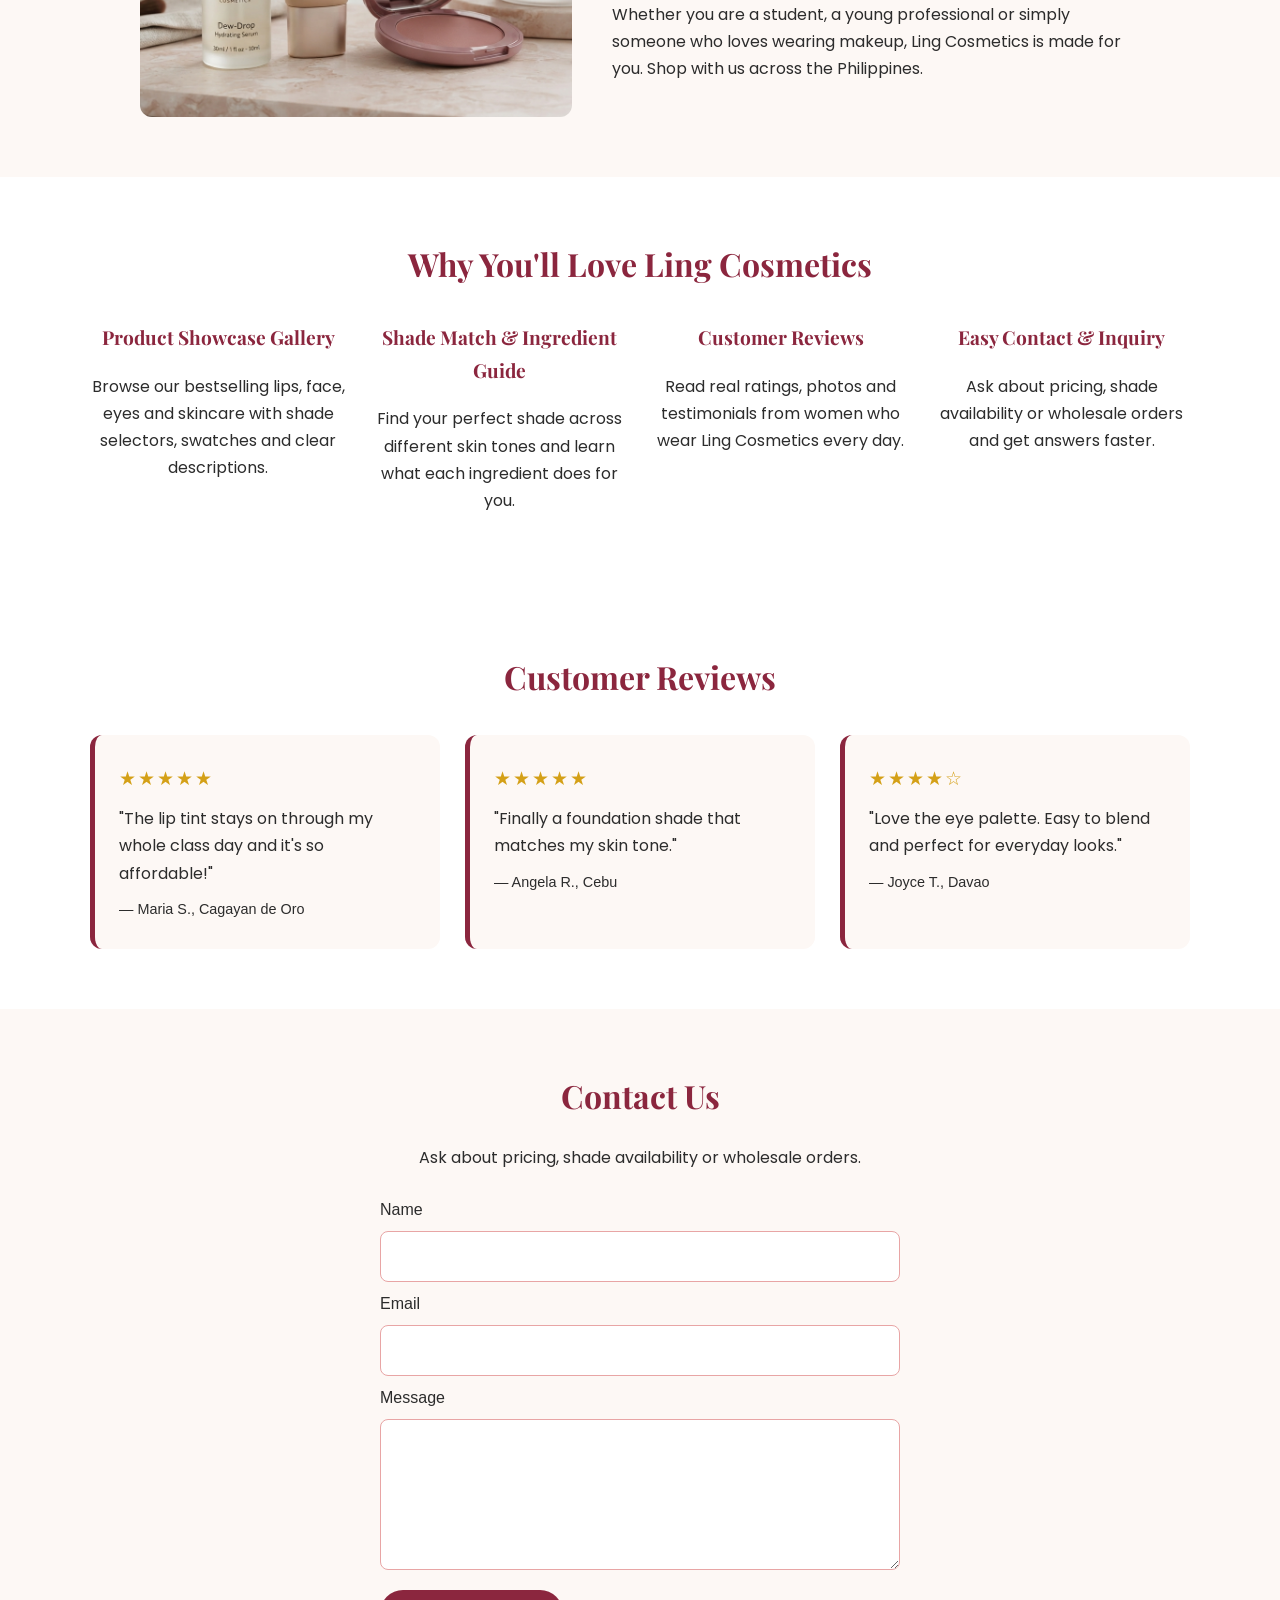
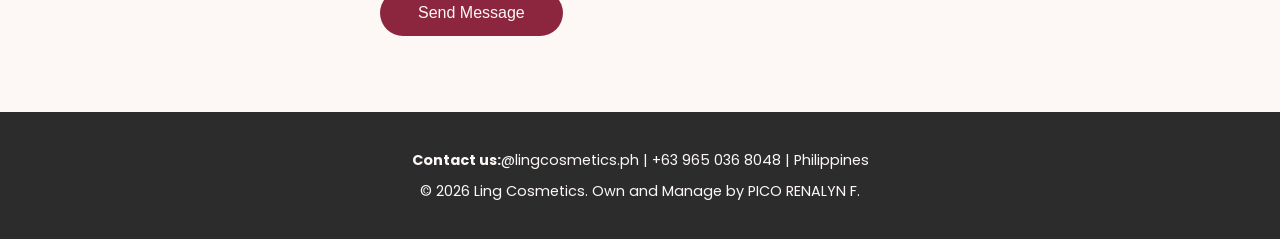
==== commit 6053201b: "Finalizing again I forgot to close the brackets" ====
--- a/index.html
+++ b/index.html
@@ -19,10 +19,10 @@
         <nav class="main-nav">          
         <ul>
             <li><a href="#home">Home</a></li>
-            <li><a href="products">Products</a></li>
-            <li><a href="about">About Us</a></li>
-            <li><a href="reviews">Reviews</a></li>
-            <li><a href="contact">Contact us what are waiting for?</a></li>
+            <li><a href="#products">Products</a></li>
+            <li><a href="#about">About Us</a></li>
+            <li><a href="#reviews">Reviews</a></li>
+            <li><a href="#contact">Contact us what are waiting for?</a></li>
           </ul>  
         </nav>
     </header>
@@ -38,7 +38,7 @@
       <h2> Why You'll Love our Cosmetics</h2>
       <p class="section-intro">Our bestselling lips, face, eyes and skincare. </p>
       
-      <div class=""product-grid">
+      <div class="product-grid">
 
         <article class="product-card">
           <img src="images/lips.jpg" alt="Ling Cosmetics lip tint in rose pink" class="product-img">
--- a/css/style.css
+++ b/css/style.css
@@ -59,10 +59,10 @@
 }
 
 .logo {
-    width: 55px;
-    height: 55px;
+    width: 100px;
+    height: 80px;
     object-fit: cover;
-    border-radius: 50%;
+    border-radius: 80%;
     background-color: #FDF8F5;
 
 }
@@ -293,16 +293,6 @@
 
 
 
-
-
-
-
-
-
-
-
-
-
 .site-footer {
     margin-top: 0;
     padding: 30px 20px;
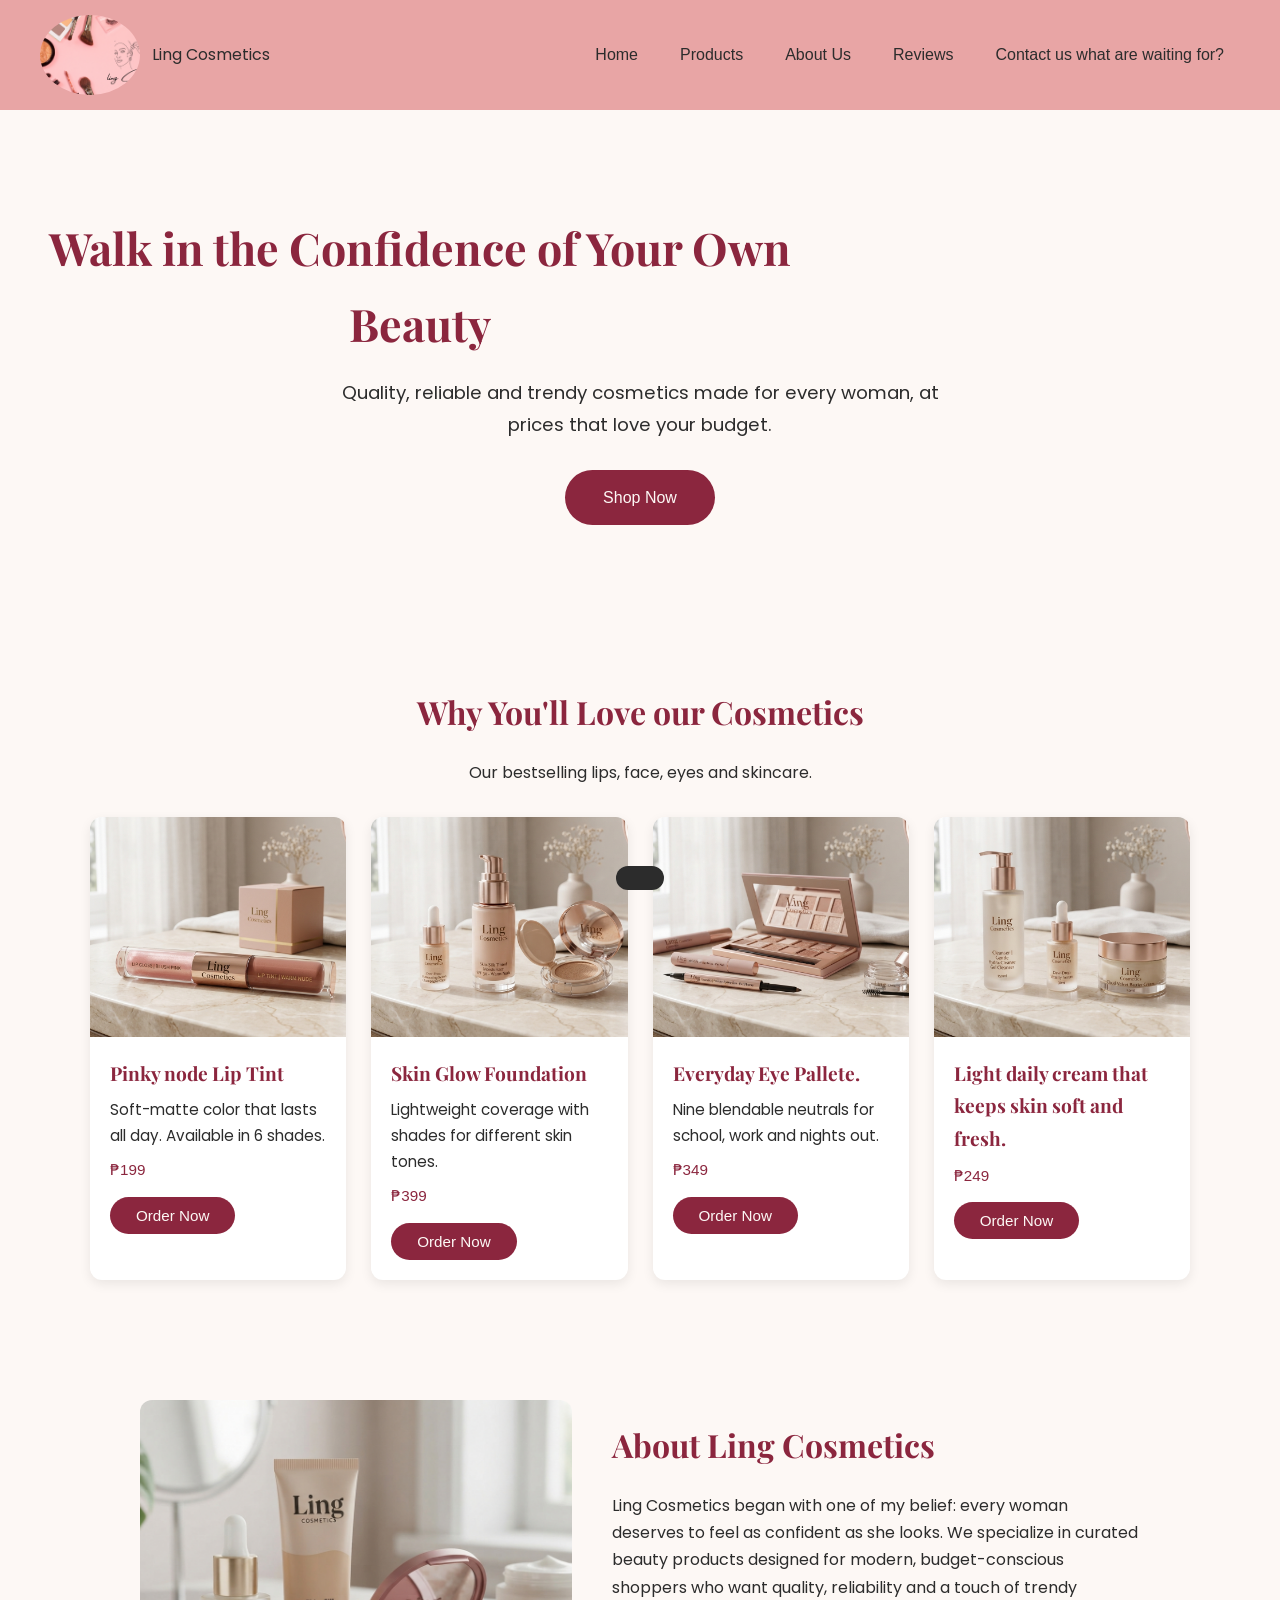
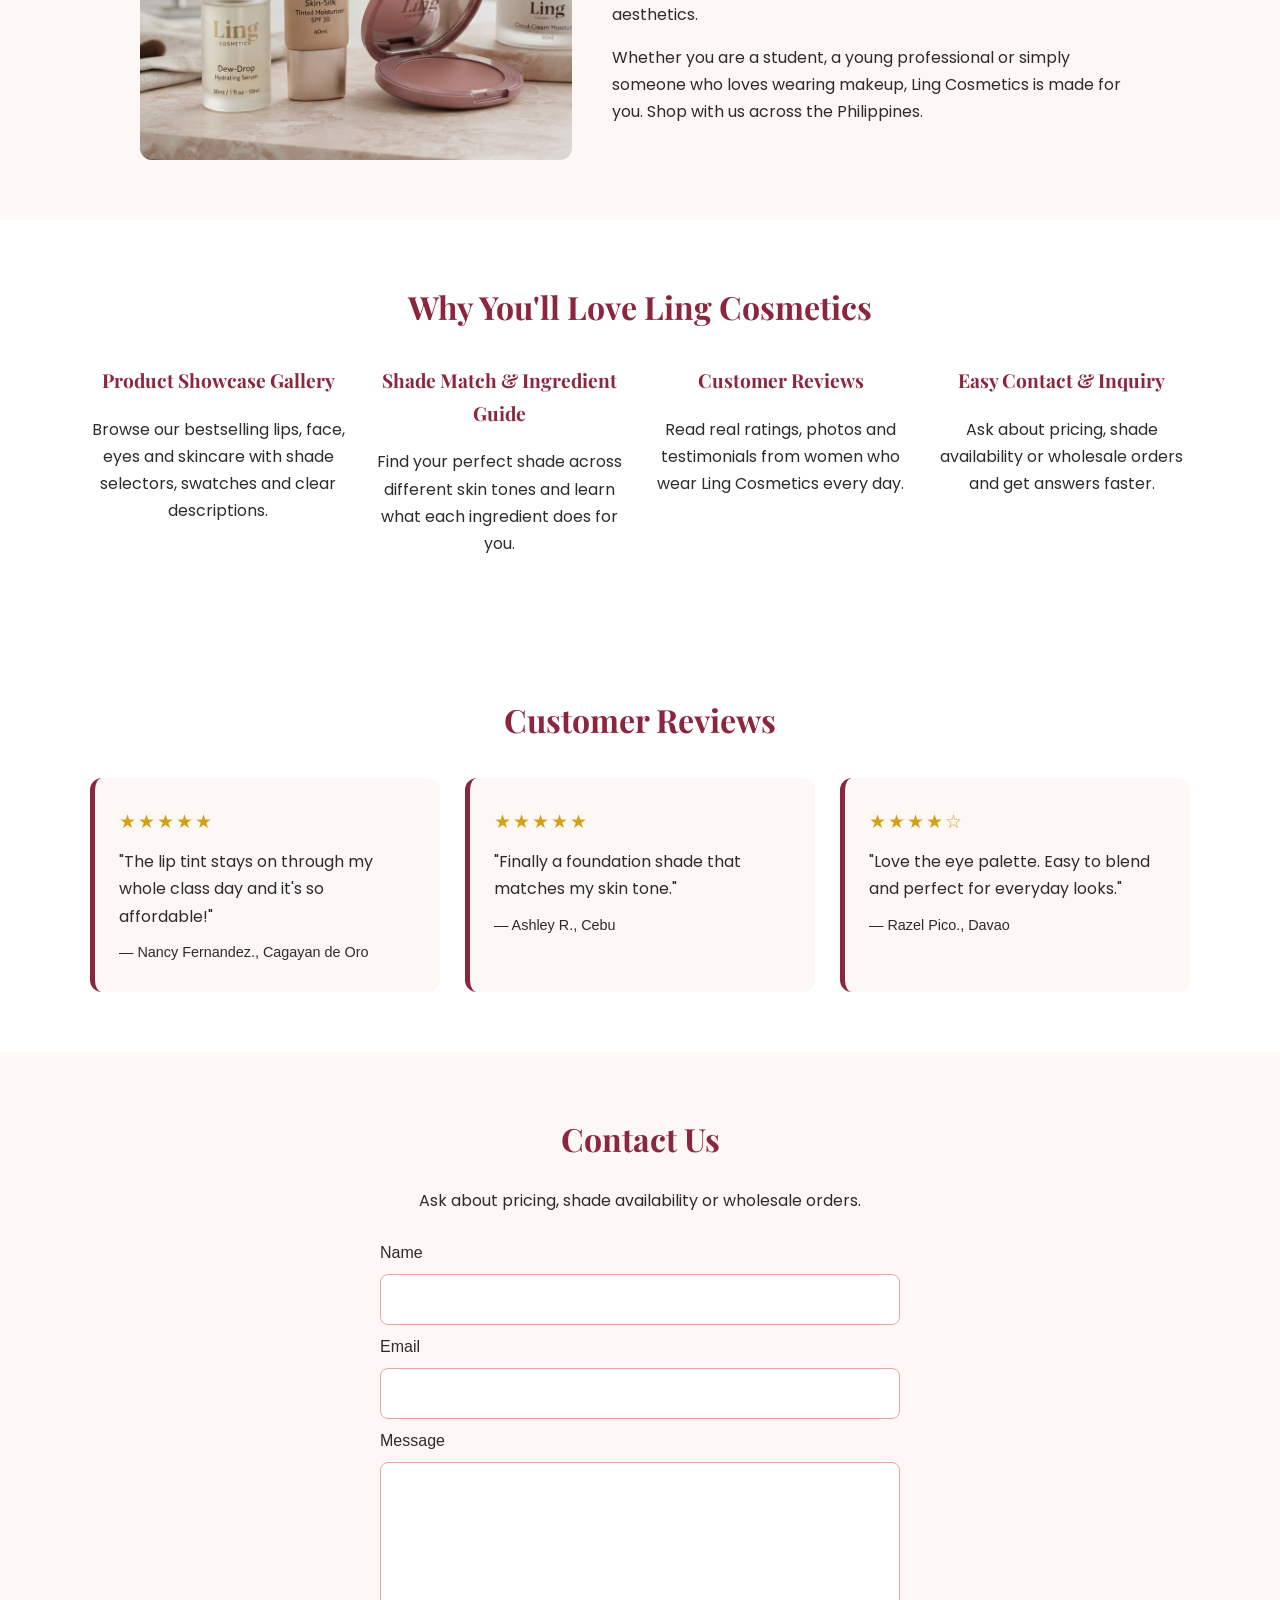
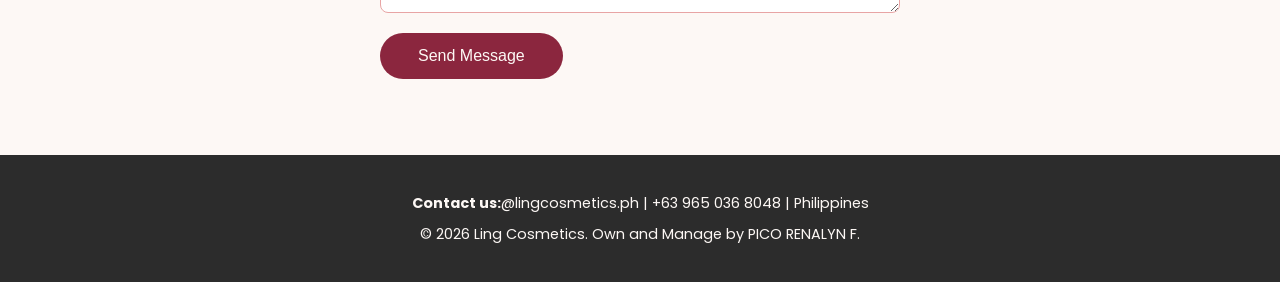
==== commit cb64713f: "Adding how to order and style button" ====
--- a/index.html
+++ b/index.html
@@ -46,6 +46,7 @@
             <h3> Pinky node Lip Tint</h3>
             <p>Soft-matte color that lasts all day. Available in 6 shades. </p>
             <p class="price">₱199</p>
+            <button type="button" class="order-btn" data-product="Pinky node Lip Tint">Order Now</button>
           </div>
 
           </article>
@@ -55,7 +56,8 @@
         <div class="product-info">
              <h3> Skin Glow Foundation</h3>
              <p> Lightweight coverage with shades for different skin tones.</p>
-             <p class="price">₱899</p>
+             <p class="price">₱399</p>
+             <button type="button" class="order-btn" data-product="Skin Glow Foundation">Order Now</button>
             </div>
           </article>
 
@@ -65,6 +67,7 @@
              <h3> Everyday Eye Pallete.</h3>
              <p>Nine blendable neutrals for school, work and nights out. </p>
              <p class="price">₱349</p>
+             <button type="button" class="order-btn" data-product="Everyday Eye Palette">Order Now</button>
           </div>
       </article>
 
@@ -74,6 +77,7 @@
         <div class="product-info">
              <h3>Light daily cream that keeps skin soft and fresh. </h3>
              <p class="price">₱249</p>
+             <button type="button" class="order-btn" data-product="Hydra Moisturizer">Order Now</button>
         </div>
       </article>
 
@@ -138,19 +142,19 @@
                 <blockquote class="review-card">
                     <p class="stars" aria-label="5 out of 5 stars">★★★★★</p>
                     <p>"The lip tint stays on through my whole class day and it's so affordable!"</p>
-                    <footer>— Maria S., Cagayan de Oro</footer>
+                    <footer>— Nancy Fernandez., Cagayan de Oro</footer>
                 </blockquote>
 
                 <blockquote class="review-card">
                     <p class="stars" aria-label="5 out of 5 stars">★★★★★</p>
                     <p>"Finally a foundation shade that matches my skin tone."</p>
-                    <footer>— Angela R., Cebu</footer>
+                    <footer>— Ashley R., Cebu</footer>
                 </blockquote>
 
                 <blockquote class="review-card">
                     <p class="stars" aria-label="4 out of 5 stars">★★★★☆</p>
                     <p>"Love the eye palette. Easy to blend and perfect for everyday looks."</p>
-                    <footer>— Joyce T., Davao</footer>
+                    <footer>— Razel Pico., Davao</footer>
                 </blockquote>
 
             </div>
@@ -191,7 +195,17 @@
                 'Thank you! Your message has been received.';
             this.reset();
         });
-    </script>
+    </script><script>
+    document.querySelectorAll('.order-btn').forEach(function (btn) {
+        btn.addEventListener('click', function () {
+            var product = btn.dataset.product;
+            document.getElementById('message').value =
+                'Hello! I want to order: ' + product + '. Quantity: 1';
+            document.getElementById('contact').scrollIntoView({ behavior: 'smooth' });
+            document.getElementById('name').focus({ preventScroll: true });
+        });
+    });
+</script>
 
 </body>
 </html>  
--- a/css/style.css
+++ b/css/style.css
@@ -106,6 +106,28 @@
     color: #FDF8F5;
 }
 
+
+
+
+
+.order-btn {
+    margin-top: 6px;
+    padding: 10px 26px;
+    background-color: #8B263E;
+    color: #FDF8F5;
+    font-family: inherit;
+    font-size: 0.95rem;
+    font-weight: 500;
+    border: none;
+    border-radius: 25px;
+    cursor: pointer;
+    transition: background-color 0.3s, transform 0.3s;
+}
+
+.order-btn:hover {
+    background-color: #2C2C2C;
+    transform: translateY(-2px);
+}
 .hero {
     margin: 0;
     padding: 100px 20px;
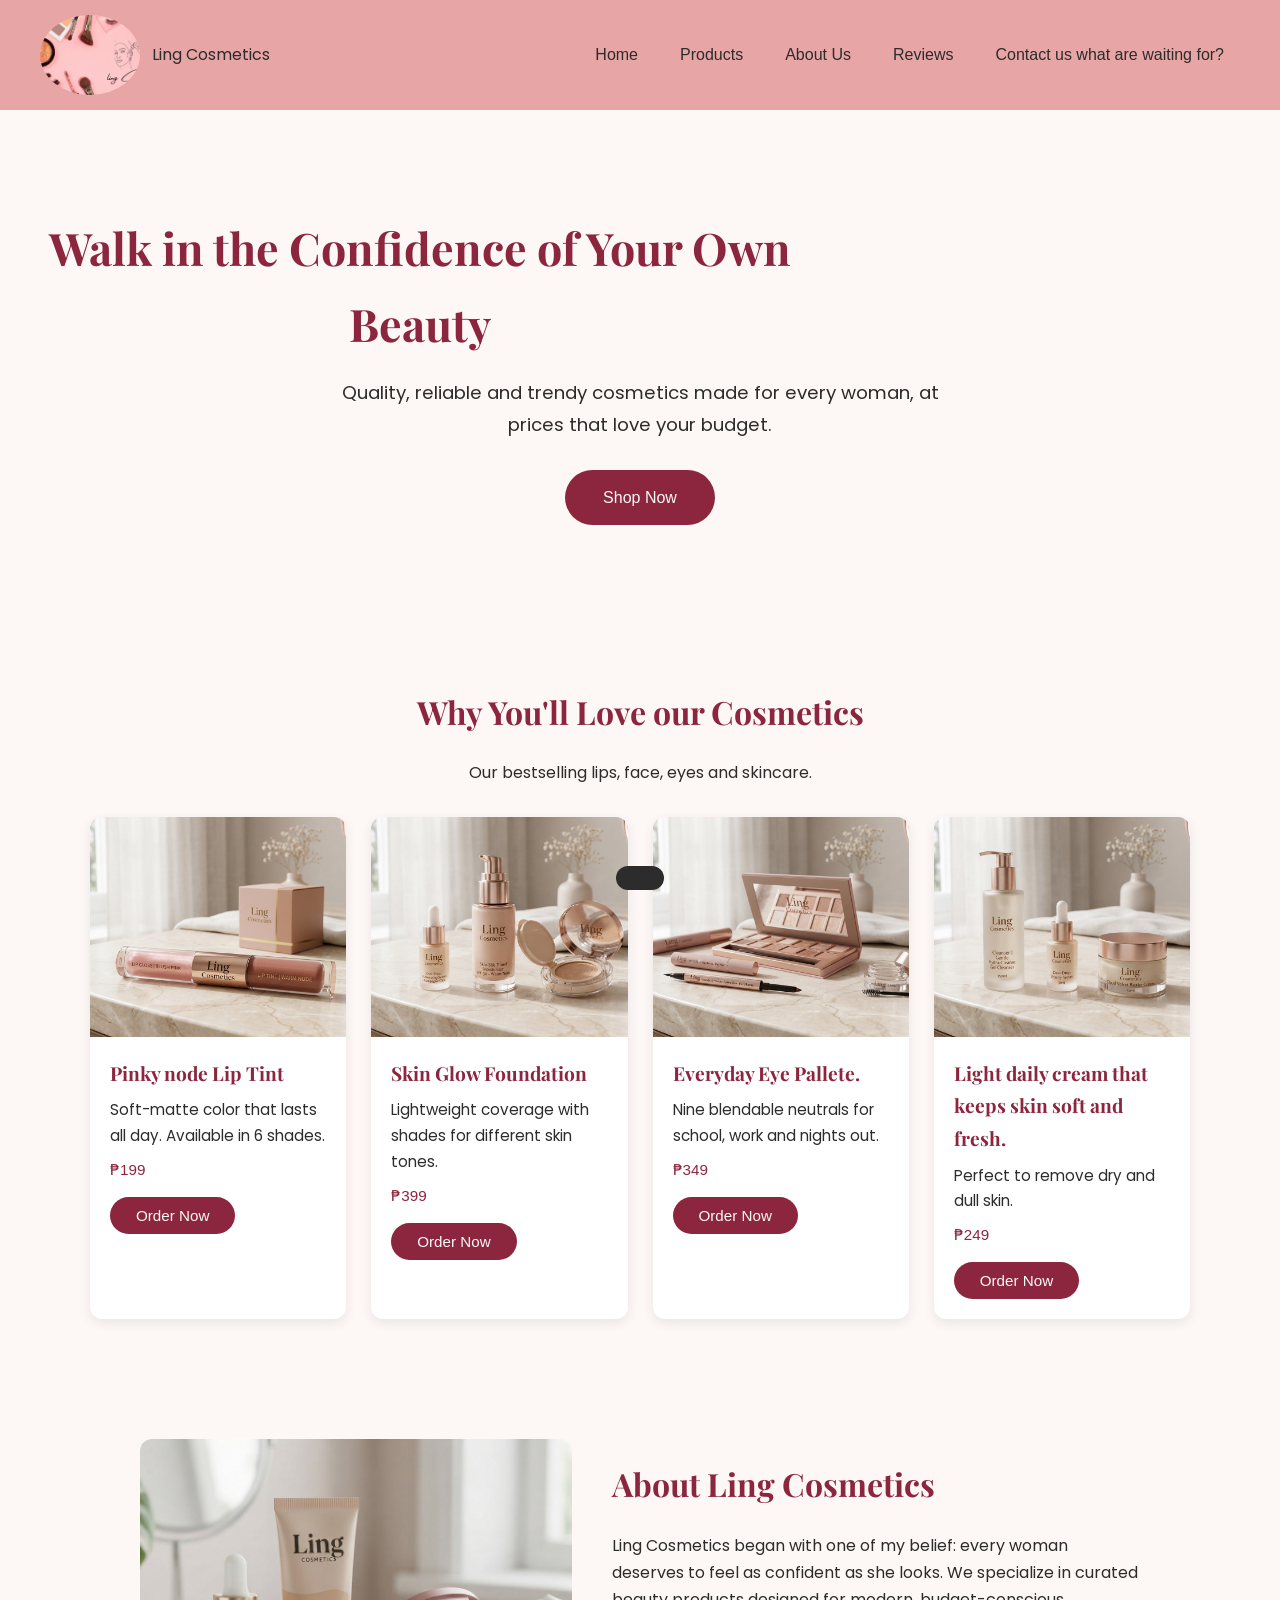
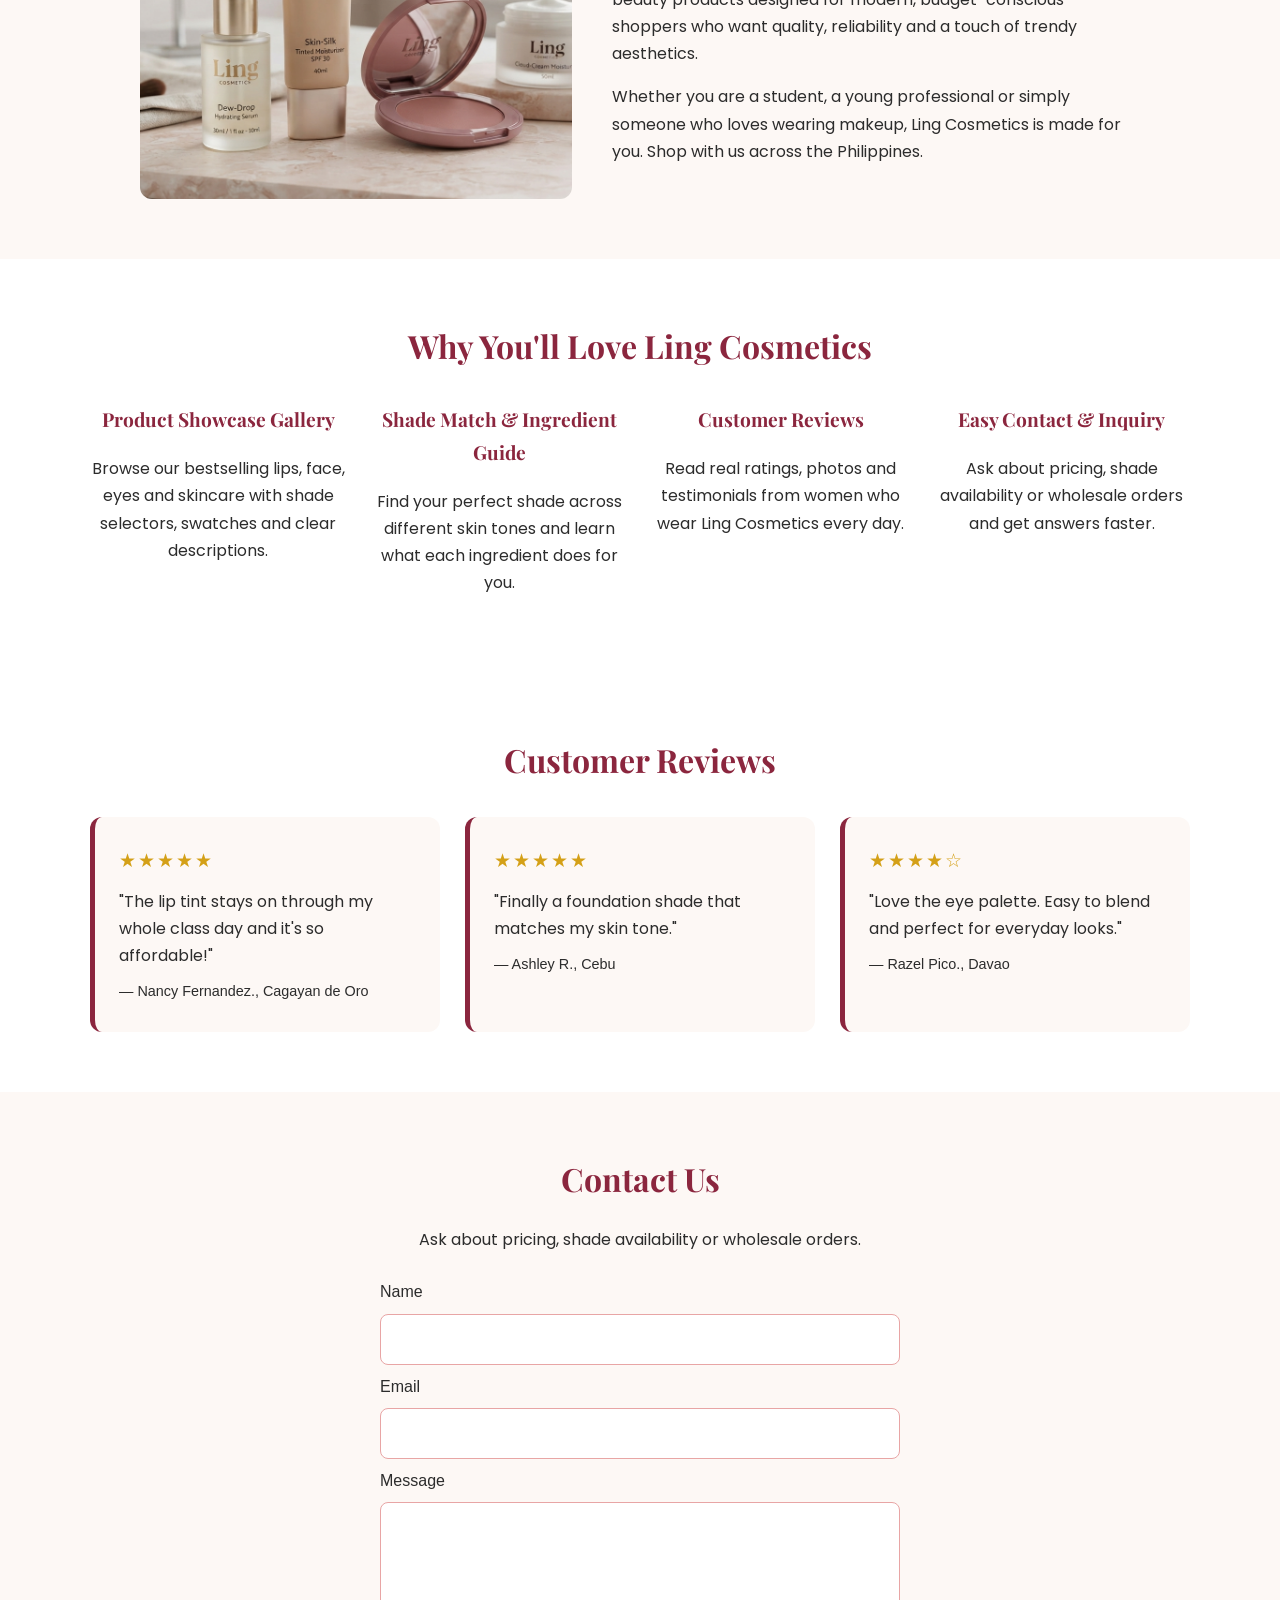
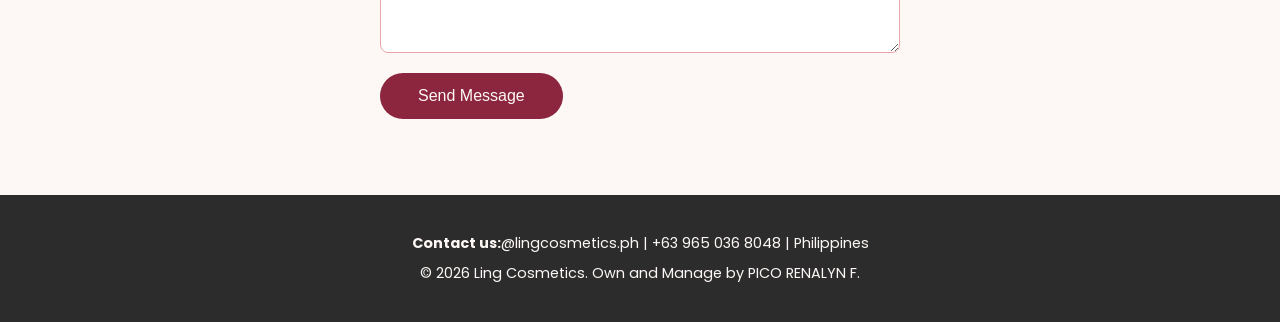
==== commit b2204e29: "i edit the button it doens'nt show in the pc" ====
--- a/index.html
+++ b/index.html
@@ -75,7 +75,8 @@
       <article class="product-card">
         <img src="images/skincare.jpg" alt="Ling Cosmetics moisturizer jar" class="product-img">
         <div class="product-info">
-             <h3>Light daily cream that keeps skin soft and fresh. </h3>
+             <h3>Light daily cream that keeps skin soft and fresh.</h3>
+             <p> Perfect to remove dry and dull skin.</p>
              <p class="price">₱249</p>
              <button type="button" class="order-btn" data-product="Hydra Moisturizer">Order Now</button>
         </div>
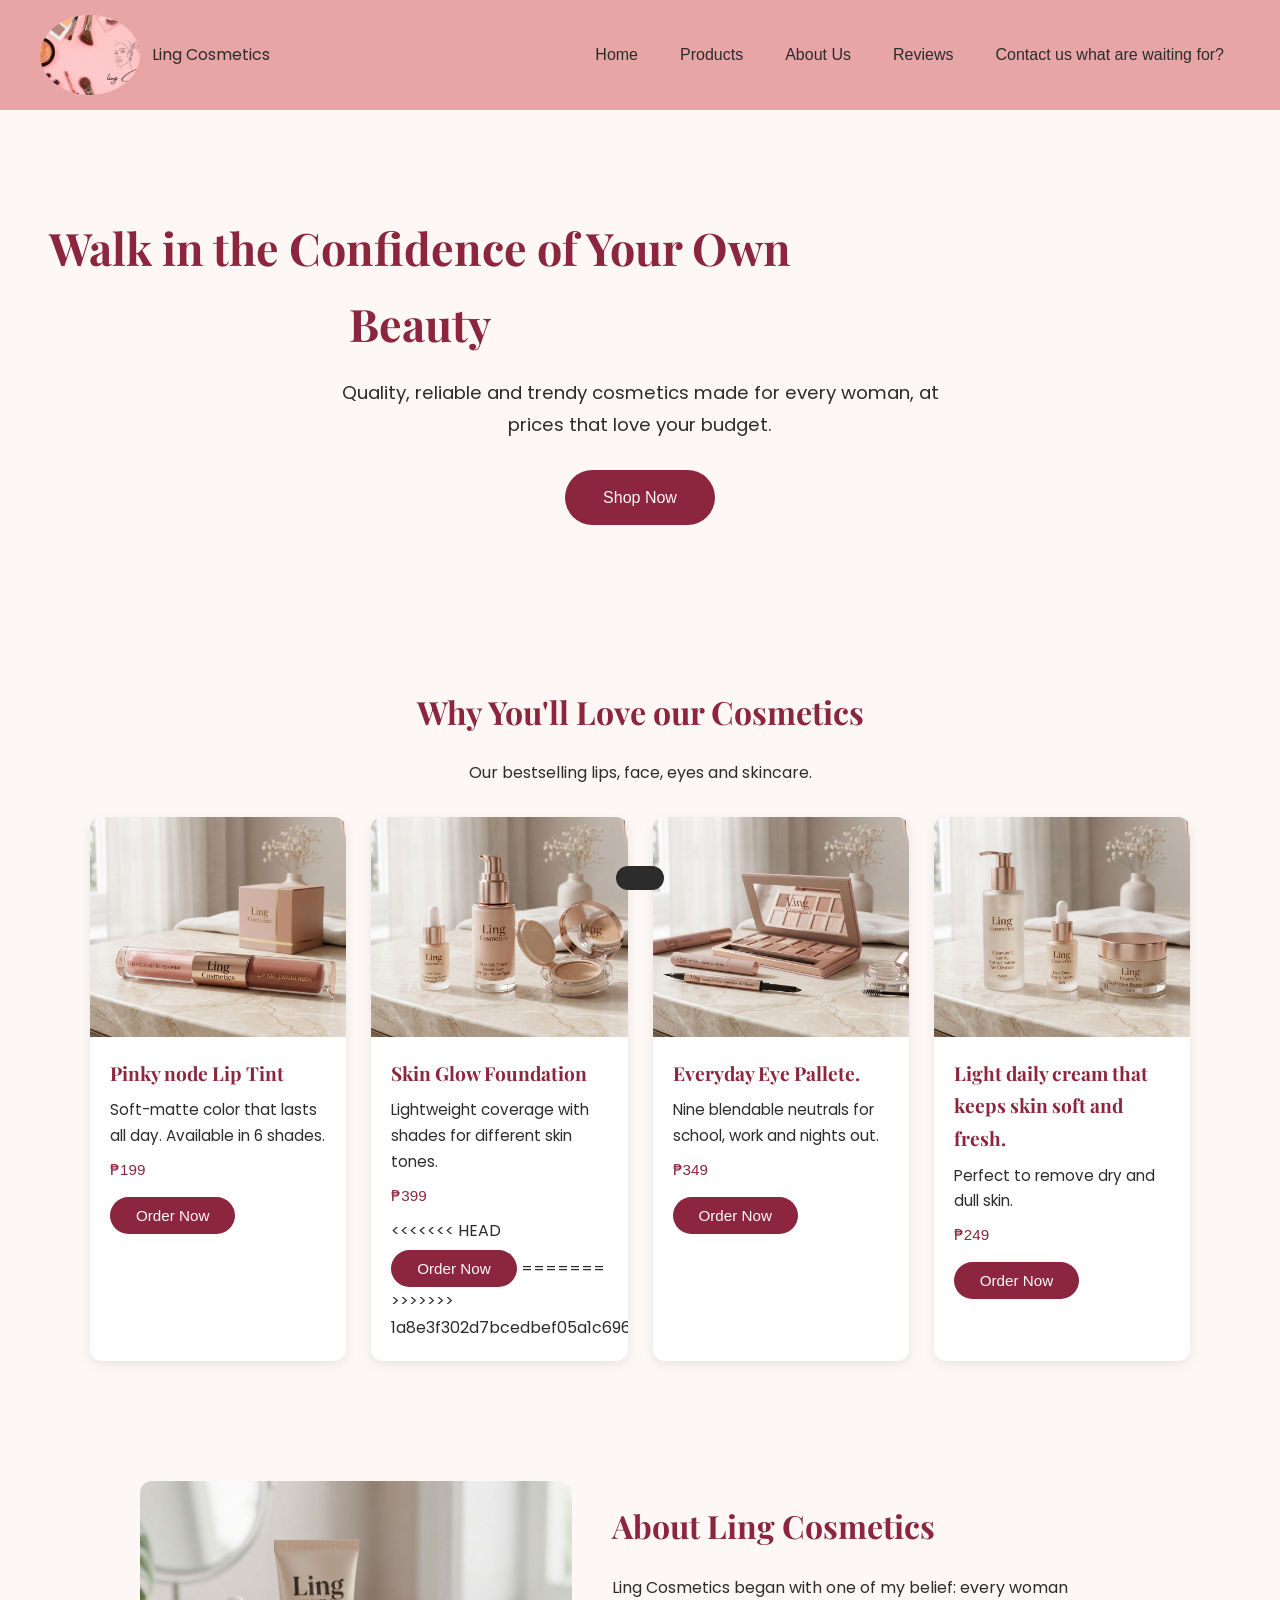
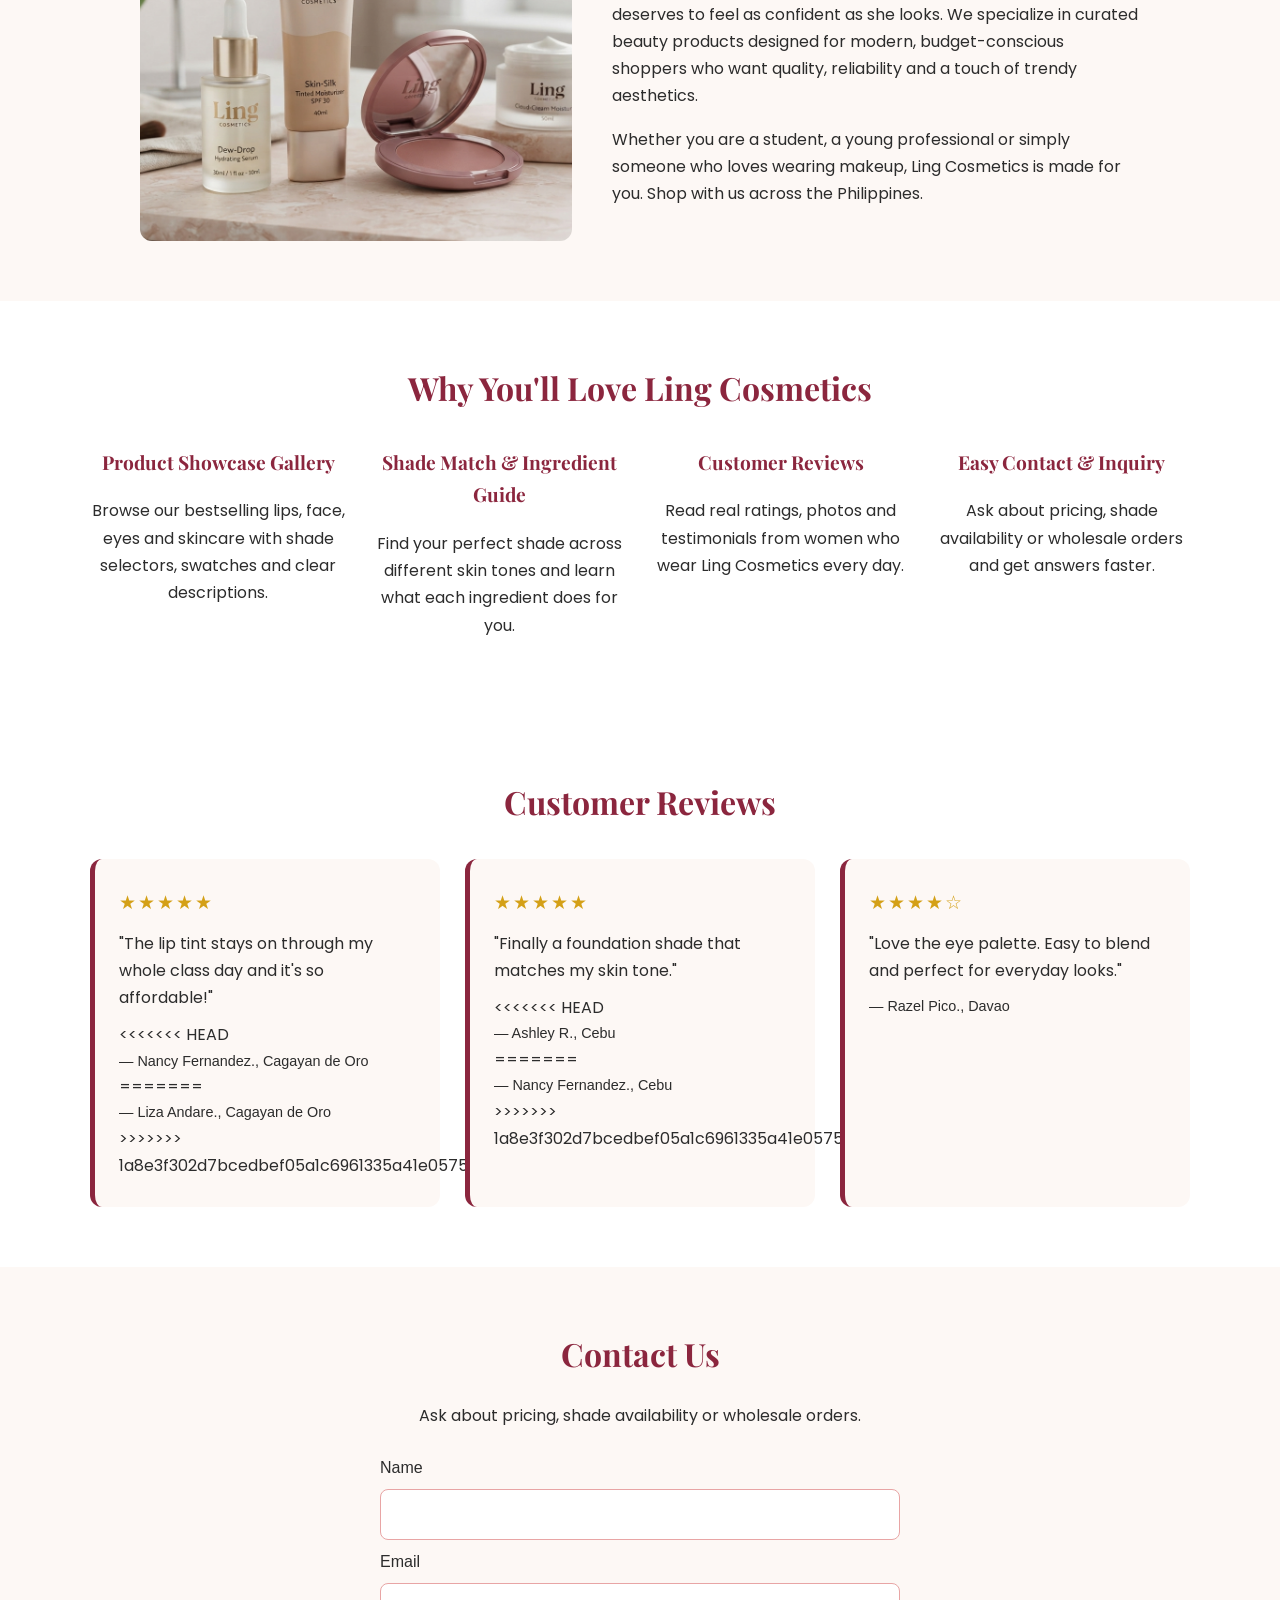
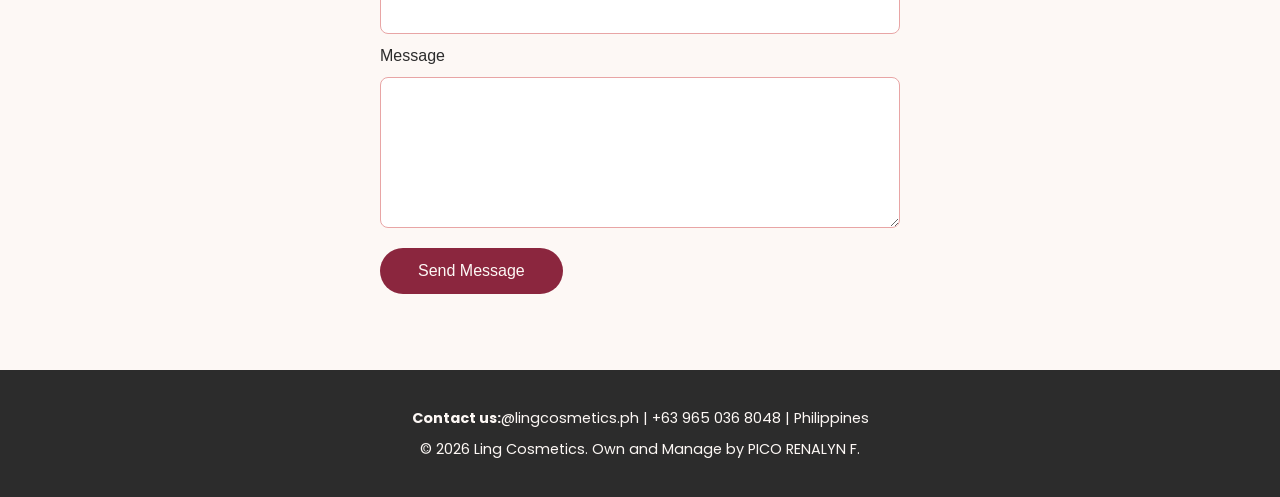
==== commit 9c135592: "Merge branch 'main' of https://github.com/picorenalyn6-ship-it/picorenalyn" ====
--- a/index.html
+++ b/index.html
@@ -57,7 +57,10 @@
              <h3> Skin Glow Foundation</h3>
              <p> Lightweight coverage with shades for different skin tones.</p>
              <p class="price">₱399</p>
+<<<<<<< HEAD
              <button type="button" class="order-btn" data-product="Skin Glow Foundation">Order Now</button>
+=======
+>>>>>>> 1a8e3f302d7bcedbef05a1c6961335a41e05753d
             </div>
           </article>
 
@@ -143,13 +146,21 @@
                 <blockquote class="review-card">
                     <p class="stars" aria-label="5 out of 5 stars">★★★★★</p>
                     <p>"The lip tint stays on through my whole class day and it's so affordable!"</p>
+<<<<<<< HEAD
                     <footer>— Nancy Fernandez., Cagayan de Oro</footer>
+=======
+                    <footer>— Liza Andare., Cagayan de Oro</footer>
+>>>>>>> 1a8e3f302d7bcedbef05a1c6961335a41e05753d
                 </blockquote>
 
                 <blockquote class="review-card">
                     <p class="stars" aria-label="5 out of 5 stars">★★★★★</p>
                     <p>"Finally a foundation shade that matches my skin tone."</p>
+<<<<<<< HEAD
                     <footer>— Ashley R., Cebu</footer>
+=======
+                    <footer>— Nancy Fernandez., Cebu</footer>
+>>>>>>> 1a8e3f302d7bcedbef05a1c6961335a41e05753d
                 </blockquote>
 
                 <blockquote class="review-card">
